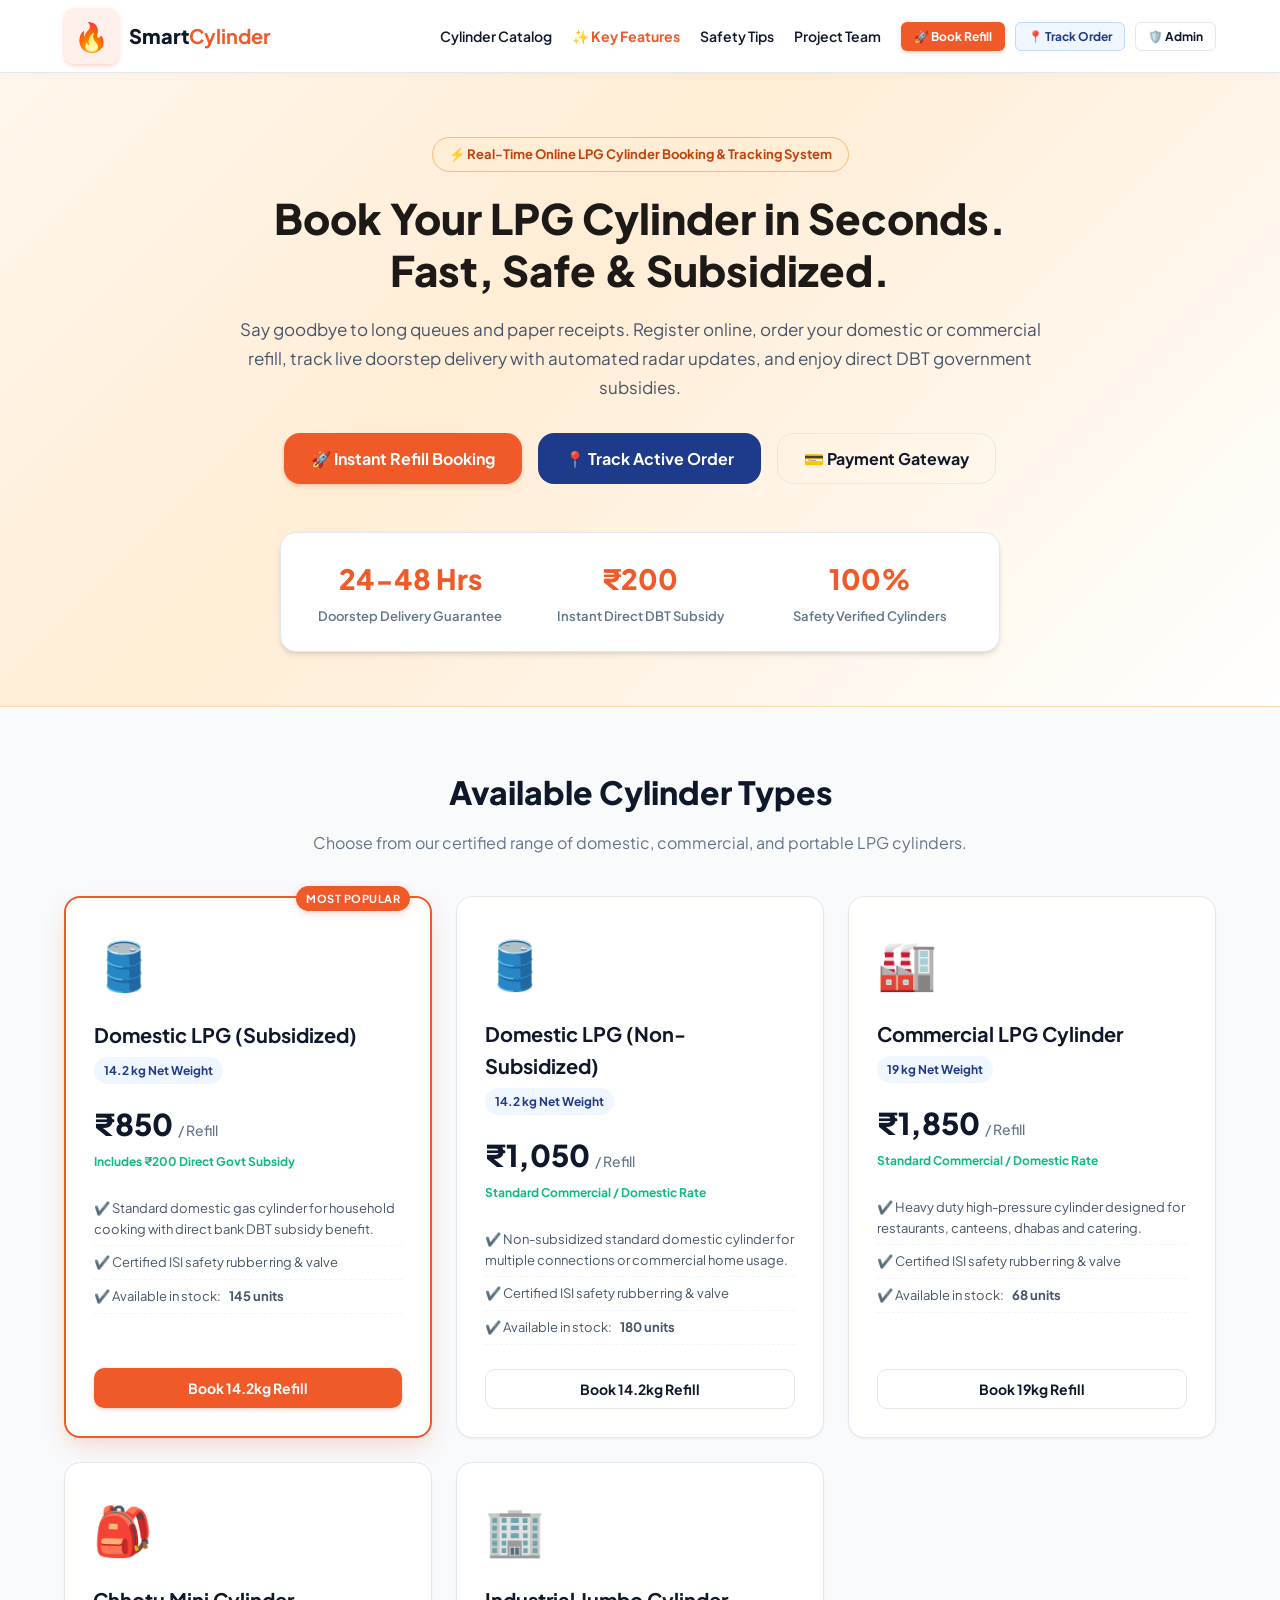
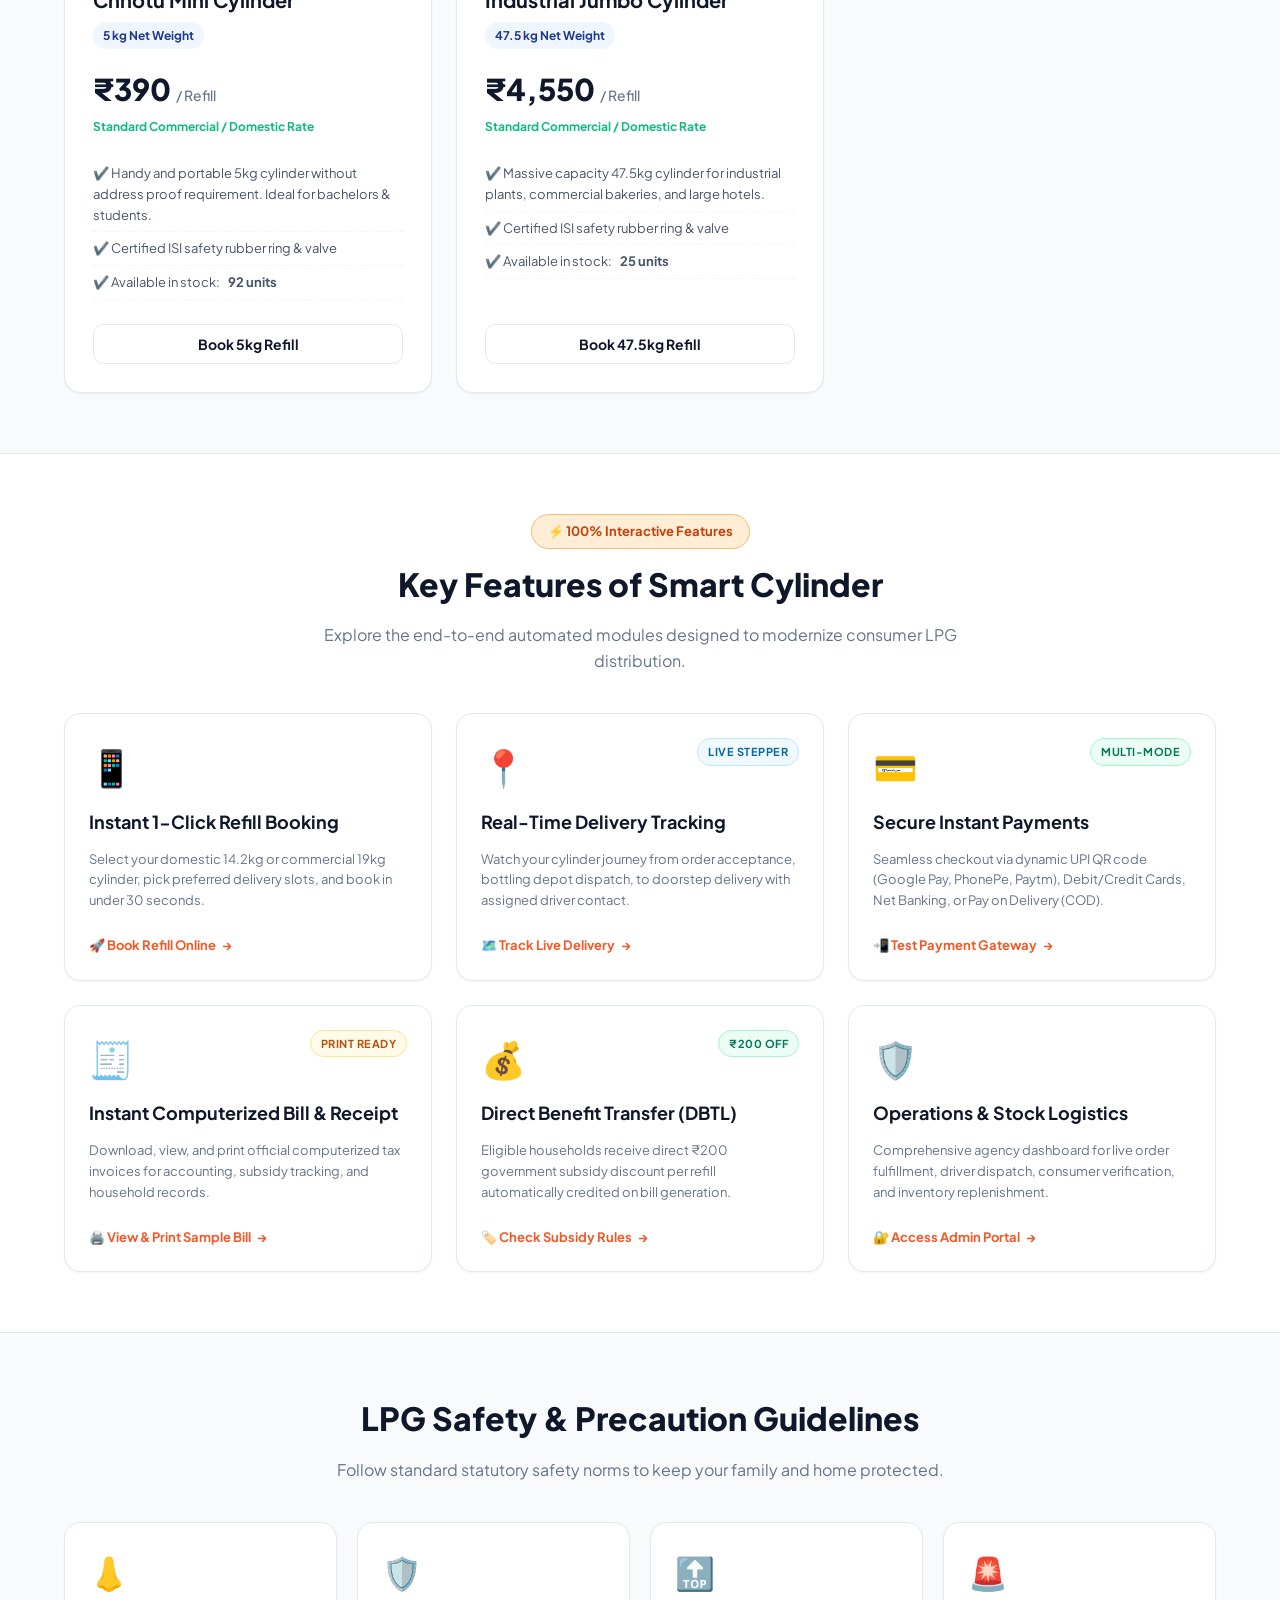
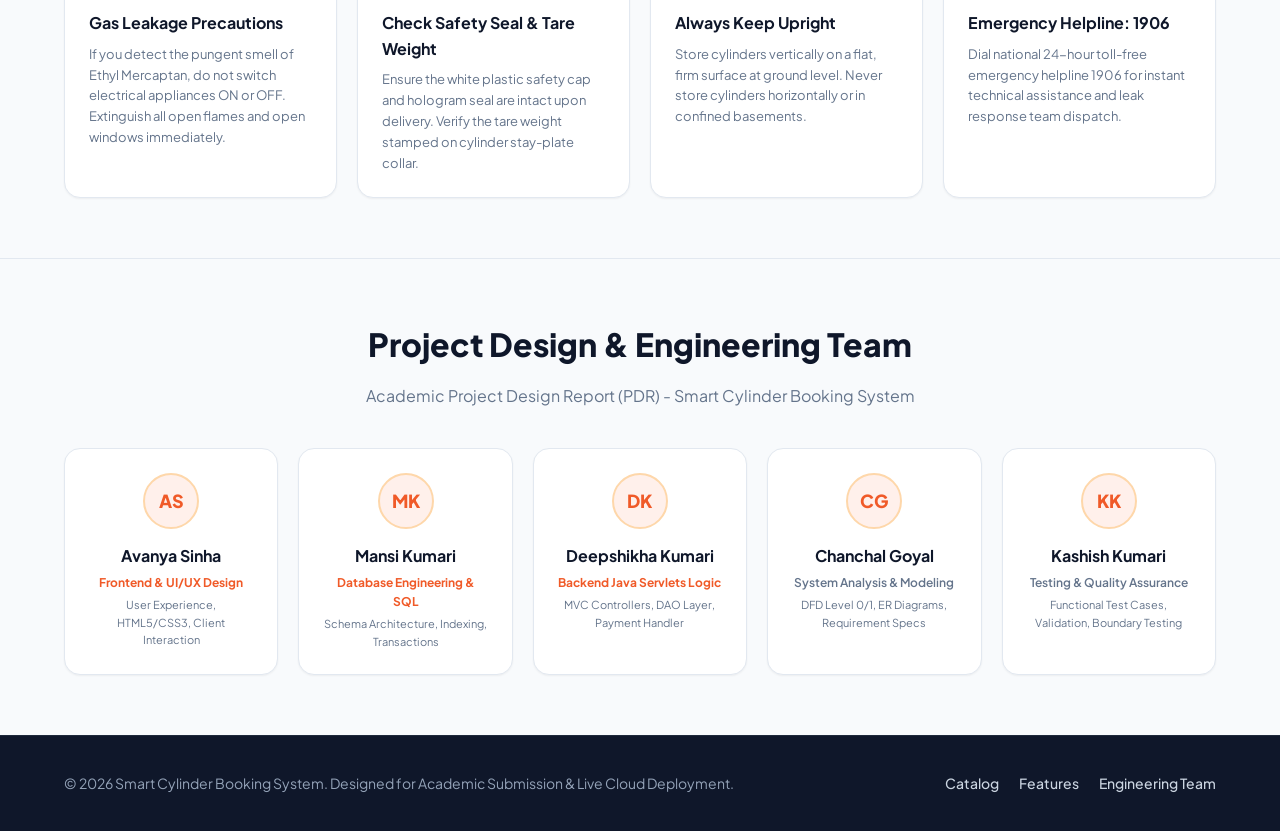
==== index.html @ 366b2e1e "Add files via upload" ====
<!DOCTYPE html>
<html lang="en">
<head>
  <meta charset="UTF-8">
  <meta name="viewport" content="width=device-width, initial-scale=1.0">
  <title>Smart Cylinder Booking System | Online LPG Gas Booking & Tracking</title>
  <link rel="preconnect" href="https://fonts.googleapis.com">
  <link rel="preconnect" href="https://fonts.gstatic.com" crossorigin>
  <link href="https://fonts.googleapis.com/css2?family=Plus+Jakarta+Sans:wght@400;500;600;700;800&display=swap" rel="stylesheet">
  
  <style>
    /* ==========================================================================
       SMART CYLINDER BOOKING SYSTEM - SELF-CONTAINED MASTER DESIGN SYSTEM
       Frontend & UI/UX Design Lead: Avanya Sinha
       Database Engineering & SQL: Mansi Kumari
       Backend Java Processing: Deepshikha Kumari
       System Analysis: Chanchal Goyal | Testing & QA: Kashish Kumari
       ========================================================================== */
    :root {
      --primary: #f05a28;
      --primary-hover: #d94918;
      --primary-light: #fff0eb;
      --primary-glow: rgba(240, 90, 40, 0.25);
      
      --secondary: #1e3a8a;
      --secondary-hover: #172554;
      --secondary-light: #eff6ff;

      --success: #10b981;
      --success-light: #ecfdf5;
      --warning: #f59e0b;
      --warning-light: #fffbeb;
      --danger: #ef4444;
      --danger-light: #fef2f2;
      --info: #0ea5e9;
      --info-light: #f0f9ff;

      --bg-main: #f8fafc;
      --bg-card: #ffffff;
      --text-dark: #0f172a;
      --text-muted: #64748b;
      --border-color: #e2e8f0;
      
      --shadow-sm: 0 1px 2px 0 rgb(0 0 0 / 0.05);
      --shadow-md: 0 4px 6px -1px rgb(0 0 0 / 0.1), 0 2px 4px -2px rgb(0 0 0 / 0.1);
      --shadow-lg: 0 10px 15px -3px rgb(0 0 0 / 0.1), 0 4px 6px -4px rgb(0 0 0 / 0.1);
      --shadow-xl: 0 20px 25px -5px rgb(0 0 0 / 0.1), 0 8px 10px -6px rgb(0 0 0 / 0.1);

      --radius-sm: 6px;
      --radius-md: 10px;
      --radius-lg: 16px;
      --radius-full: 9999px;
      --font-family: 'Plus Jakarta Sans', -apple-system, BlinkMacSystemFont, 'Segoe UI', Roboto, sans-serif;
    }

    * {
      box-sizing: border-box;
      margin: 0;
      padding: 0;
    }

    html {
      scroll-behavior: smooth;
    }

    section[id] {
      scroll-margin-top: 80px;
    }

    body {
      font-family: var(--font-family);
      background-color: var(--bg-main);
      color: var(--text-dark);
      line-height: 1.6;
      min-height: 100vh;
      display: flex;
      flex-direction: column;
    }

    /* Container */
    .container {
      width: 100%;
      max-width: 1200px;
      margin: 0 auto;
      padding: 0 24px;
    }

    /* Navigation Bar */
    .navbar {
      background: #ffffff;
      border-bottom: 1px solid var(--border-color);
      position: sticky;
      top: 0;
      z-index: 1000;
      box-shadow: 0 2px 8px rgba(0,0,0,0.03);
    }

    .nav-container {
      display: flex;
      justify-content: space-between;
      align-items: center;
      height: 72px;
      max-width: 1200px;
      margin: 0 auto;
      padding: 0 24px;
    }

    .brand-logo {
      display: flex;
      align-items: center;
      gap: 10px;
      text-decoration: none;
      color: var(--text-dark);
      font-size: 20px;
      font-weight: 800;
    }

    .brand-logo span.logo-icon {
      font-size: 28px;
      background: var(--primary-light);
      padding: 6px 10px;
      border-radius: var(--radius-md);
      box-shadow: 0 2px 4px var(--primary-glow);
    }

    .brand-logo strong {
      color: var(--primary);
    }

    .nav-links {
      display: flex;
      align-items: center;
      gap: 20px;
    }

    .nav-links a {
      text-decoration: none;
      color: var(--text-dark);
      font-weight: 600;
      font-size: 14px;
      transition: color 0.2s;
    }

    .nav-links a:hover {
      color: var(--primary);
    }

    /* Buttons */
    .btn {
      display: inline-flex;
      align-items: center;
      justify-content: center;
      gap: 8px;
      padding: 10px 18px;
      border-radius: var(--radius-md);
      font-size: 14px;
      font-weight: 700;
      text-decoration: none;
      cursor: pointer;
      border: 1px solid transparent;
      transition: all 0.2s ease;
      font-family: inherit;
    }

    .btn-primary {
      background: var(--primary);
      color: #ffffff;
      box-shadow: 0 2px 4px var(--primary-glow);
    }

    .btn-primary:hover {
      background: var(--primary-hover);
      box-shadow: 0 4px 12px var(--primary-glow);
      transform: translateY(-1px);
    }

    .btn-outline {
      background: transparent;
      border-color: var(--border-color);
      color: var(--text-dark);
    }

    .btn-outline:hover {
      background: #f1f5f9;
      border-color: #cbd5e1;
    }

    .btn-secondary {
      background: var(--secondary);
      color: #ffffff;
    }

    .btn-secondary:hover {
      background: var(--secondary-hover);
    }

    .btn-secondary-subtle {
      background: var(--secondary-light);
      color: var(--secondary);
      border-color: #bfdbfe;
    }

    .btn-secondary-subtle:hover {
      background: #dbeafe;
    }

    .btn-lg {
      padding: 14px 26px;
      font-size: 16px;
      border-radius: var(--radius-lg);
    }

    .btn-block {
      width: 100%;
    }

    .btn-sm {
      padding: 6px 12px;
      font-size: 12px;
      border-radius: var(--radius-sm);
    }

    /* Hero Section */
    .hero-section {
      background: linear-gradient(135deg, #fff7ed 0%, #ffedd5 40%, #ffffff 100%);
      padding: 64px 0 54px;
      border-bottom: 1px solid #fed7aa;
      position: relative;
    }

    .hero-content {
      max-width: 860px;
      margin: 0 auto;
      text-align: center;
      padding: 0 24px;
    }

    .hero-badge {
      display: inline-flex;
      align-items: center;
      gap: 6px;
      background: #ffedd5;
      color: #c2410c;
      padding: 6px 16px;
      border-radius: var(--radius-full);
      font-size: 13px;
      font-weight: 700;
      border: 1px solid #fdba74;
      margin-bottom: 20px;
    }

    .hero-title {
      font-size: 42px;
      font-weight: 800;
      color: #1c1917;
      line-height: 1.25;
      margin-bottom: 18px;
    }

    .hero-subtitle {
      font-size: 17px;
      color: #475569;
      margin-bottom: 32px;
      line-height: 1.7;
    }

    .hero-cta {
      display: flex;
      justify-content: center;
      gap: 16px;
      flex-wrap: wrap;
      margin-bottom: 48px;
    }

    .hero-stats {
      display: grid;
      grid-template-columns: repeat(3, 1fr);
      gap: 20px;
      background: #ffffff;
      padding: 24px;
      border-radius: var(--radius-lg);
      box-shadow: var(--shadow-md);
      border: 1px solid var(--border-color);
      max-width: 720px;
      margin: 0 auto;
    }

    .stat-item h3 {
      font-size: 28px;
      color: var(--primary);
      font-weight: 800;
    }

    .stat-item p {
      font-size: 13px;
      color: var(--text-muted);
      margin-top: 4px;
      font-weight: 600;
    }

    /* Section Styles */
    section {
      padding: 60px 0;
    }

    .section-header {
      text-align: center;
      max-width: 680px;
      margin: 0 auto 40px;
    }

    .section-header h2 {
      font-size: 32px;
      color: #0f172a;
      font-weight: 800;
      margin-bottom: 12px;
    }

    .section-header p {
      font-size: 16px;
      color: var(--text-muted);
    }

    /* Catalog Cards Grid */
    .cards-grid {
      display: grid;
      grid-template-columns: repeat(auto-fit, minmax(280px, 1fr));
      gap: 24px;
    }

    .cylinder-card {
      background: var(--bg-card);
      border: 1px solid var(--border-color);
      border-radius: var(--radius-lg);
      padding: 28px;
      display: flex;
      flex-direction: column;
      position: relative;
      transition: all 0.3s ease;
      box-shadow: var(--shadow-sm);
    }

    .cylinder-card:hover {
      transform: translateY(-5px);
      box-shadow: var(--shadow-xl);
      border-color: #fdba74;
    }

    .cylinder-card.featured {
      border: 2px solid var(--primary);
      box-shadow: 0 10px 25px -5px var(--primary-glow);
    }

    .cylinder-icon {
      font-size: 48px;
      margin-bottom: 16px;
      display: inline-block;
    }

    .cylinder-card h3 {
      font-size: 20px;
      color: var(--text-dark);
      margin-bottom: 6px;
    }

    .weight-tag {
      display: inline-block;
      font-size: 12px;
      font-weight: 700;
      color: var(--secondary);
      background: var(--secondary-light);
      padding: 4px 10px;
      border-radius: var(--radius-full);
      margin-bottom: 16px;
      align-self: flex-start;
    }

    .price {
      font-size: 30px;
      font-weight: 800;
      color: #0f172a;
      margin-bottom: 4px;
    }

    .price span {
      font-size: 14px;
      color: var(--text-muted);
      font-weight: 500;
    }

    .subsidy-note {
      font-size: 12px;
      font-weight: 700;
      color: var(--success);
      margin-bottom: 20px;
      min-height: 20px;
    }

    .features-list {
      list-style: none;
      margin-bottom: 24px;
      flex-grow: 1;
    }

    .features-list li {
      font-size: 13px;
      color: #475569;
      padding: 6px 0;
      display: flex;
      align-items: center;
      gap: 8px;
      border-bottom: 1px dashed #f1f5f9;
    }

    .badge {
      display: inline-block;
      padding: 4px 10px;
      border-radius: var(--radius-full);
      font-size: 11px;
      font-weight: 700;
      text-transform: uppercase;
      letter-spacing: 0.5px;
    }

    .badge-popular {
      position: absolute;
      top: -12px;
      right: 20px;
      background: var(--primary);
      color: #ffffff;
      box-shadow: 0 2px 8px var(--primary-glow);
    }

    .badge-confirmed {
      background: var(--info-light);
      color: #0369a1;
      border: 1px solid #bae6fd;
    }

    .badge-delivered {
      background: var(--success-light);
      color: #047857;
      border: 1px solid #a7f3d0;
    }

    .badge-dispatched {
      background: var(--warning-light);
      color: #b45309;
      border: 1px solid #fde68a;
    }

    /* Key Features Section */
    .features-section {
      background: #ffffff;
      border-top: 1px solid var(--border-color);
      border-bottom: 1px solid var(--border-color);
    }

    .features-grid {
      display: grid;
      grid-template-columns: repeat(auto-fit, minmax(320px, 1fr));
      gap: 24px;
    }

    .feature-card-clickable {
      background: #ffffff;
      border: 1px solid var(--border-color);
      border-radius: var(--radius-lg);
      padding: 24px;
      text-decoration: none;
      color: inherit;
      display: flex;
      flex-direction: column;
      gap: 12px;
      transition: all 0.25s ease;
      cursor: pointer;
      box-shadow: var(--shadow-sm);
    }

    .feature-card-clickable:hover {
      border-color: var(--primary);
      transform: translateY(-4px);
      box-shadow: 0 10px 20px -3px var(--primary-glow);
    }

    .feature-card-clickable h4 {
      font-size: 18px;
      color: #0f172a;
      font-weight: 700;
    }

    .feature-card-clickable p {
      font-size: 13px;
      color: var(--text-muted);
      line-height: 1.6;
    }

    .feature-action-btn {
      margin-top: auto;
      padding-top: 12px;
      font-size: 13px;
      font-weight: 700;
      color: var(--primary);
      display: flex;
      align-items: center;
      gap: 6px;
    }

    /* Safety Grid */
    .safety-grid {
      display: grid;
      grid-template-columns: repeat(auto-fit, minmax(260px, 1fr));
      gap: 20px;
    }

    .safety-card {
      background: #ffffff;
      border: 1px solid var(--border-color);
      padding: 24px;
      border-radius: var(--radius-lg);
      box-shadow: var(--shadow-sm);
    }

    .safety-icon {
      font-size: 32px;
      margin-bottom: 12px;
      display: inline-block;
    }

    .safety-card h4 {
      font-size: 16px;
      margin-bottom: 8px;
    }

    .safety-card p {
      font-size: 13px;
      color: var(--text-muted);
    }

    /* Project Team */
    .team-section {
      background: #f8fafc;
      border-top: 1px solid var(--border-color);
    }

    .team-grid {
      display: grid;
      grid-template-columns: repeat(auto-fit, minmax(200px, 1fr));
      gap: 20px;
    }

    .team-card {
      background: #ffffff;
      border: 1px solid var(--border-color);
      border-radius: var(--radius-lg);
      padding: 24px;
      text-align: center;
      box-shadow: var(--shadow-sm);
      transition: all 0.2s ease;
    }

    .team-card:hover {
      transform: translateY(-3px);
      box-shadow: var(--shadow-md);
      border-color: #cbd5e1;
    }

    .avatar {
      width: 56px;
      height: 56px;
      background: var(--primary-light);
      color: var(--primary);
      font-weight: 800;
      font-size: 18px;
      display: flex;
      align-items: center;
      justify-content: center;
      border-radius: 50%;
      margin: 0 auto 14px;
      border: 2px solid #fed7aa;
    }

    .team-card h4 {
      font-size: 16px;
      margin-bottom: 4px;
    }

    .team-card span {
      font-size: 12px;
      color: var(--text-muted);
      display: block;
    }

    /* Footer */
    .footer {
      background: #0f172a;
      color: #94a3b8;
      padding: 36px 0;
      margin-top: auto;
      border-top: 1px solid #1e293b;
    }

    .footer-content {
      display: flex;
      justify-content: space-between;
      align-items: center;
      flex-wrap: wrap;
      gap: 16px;
      font-size: 14px;
    }

    .footer-links {
      display: flex;
      gap: 20px;
    }

    .footer-links a {
      color: #cbd5e1;
      text-decoration: none;
      font-weight: 500;
    }

    .footer-links a:hover {
      color: var(--primary);
    }

    /* Modals Overlay */
    .modal-overlay {
      position: fixed;
      top: 0;
      left: 0;
      width: 100%;
      height: 100%;
      background: rgba(15, 23, 42, 0.65);
      backdrop-filter: blur(4px);
      z-index: 2000;
      display: none;
      align-items: center;
      justify-content: center;
      padding: 20px;
    }

    .modal-overlay.active {
      display: flex;
    }

    .modal-card {
      background: #ffffff;
      border-radius: var(--radius-lg);
      padding: 28px;
      width: 100%;
      max-width: 560px;
      box-shadow: var(--shadow-xl);
      max-height: 90vh;
      overflow-y: auto;
      position: relative;
      animation: modalSlide 0.25s ease-out;
    }

    @keyframes modalSlide {
      from { transform: translateY(20px); opacity: 0; }
      to { transform: translateY(0); opacity: 1; }
    }

    .close-modal-btn {
      position: absolute;
      top: 20px;
      right: 20px;
      background: #f1f5f9;
      border: none;
      width: 32px;
      height: 32px;
      border-radius: 50%;
      display: flex;
      align-items: center;
      justify-content: center;
      font-size: 16px;
      cursor: pointer;
      color: #64748b;
    }

    .close-modal-btn:hover {
      background: #e2e8f0;
      color: #0f172a;
    }

    /* Form Styles */
    .form-group {
      margin-bottom: 16px;
    }

    .form-group label {
      display: block;
      font-size: 13px;
      font-weight: 600;
      margin-bottom: 6px;
      color: #334155;
    }

    .form-control {
      width: 100%;
      padding: 10px 14px;
      border: 1px solid var(--border-color);
      border-radius: var(--radius-md);
      font-size: 14px;
      font-family: inherit;
      outline: none;
      transition: border-color 0.2s;
    }

    .form-control:focus {
      border-color: var(--primary);
      box-shadow: 0 0 0 3px var(--primary-glow);
    }

    /* Toast */
    #toast-container {
      position: fixed;
      bottom: 24px;
      right: 24px;
      z-index: 3000;
      display: flex;
      flex-direction: column;
      gap: 10px;
    }

    .toast {
      background: #0f172a;
      color: #ffffff;
      padding: 12px 18px;
      border-radius: var(--radius-md);
      box-shadow: var(--shadow-lg);
      font-size: 13px;
      font-weight: 600;
      display: flex;
      align-items: center;
      gap: 10px;
      animation: toastIn 0.3s ease;
      min-width: 260px;
    }

    @keyframes toastIn {
      from { transform: translateX(100%); opacity: 0; }
      to { transform: translateX(0); opacity: 1; }
    }

    /* Order Tracking Stepper */
    .stepper {
      display: flex;
      flex-direction: column;
      gap: 16px;
      margin: 20px 0;
      position: relative;
    }

    .step-item {
      display: flex;
      align-items: flex-start;
      gap: 14px;
      position: relative;
    }

    .step-icon {
      width: 36px;
      height: 36px;
      border-radius: 50%;
      background: #f1f5f9;
      color: #64748b;
      display: flex;
      align-items: center;
      justify-content: center;
      font-size: 14px;
      font-weight: 700;
      flex-shrink: 0;
      border: 2px solid #e2e8f0;
      z-index: 2;
    }

    .step-item.active .step-icon {
      background: var(--primary);
      color: #ffffff;
      border-color: var(--primary);
      box-shadow: 0 0 0 4px var(--primary-glow);
    }

    .step-item.completed .step-icon {
      background: var(--success);
      color: #ffffff;
      border-color: var(--success);
    }

    .step-info h5 {
      font-size: 14px;
      color: #0f172a;
      margin-bottom: 2px;
    }

    .step-info p {
      font-size: 12px;
      color: var(--text-muted);
    }

    /* Print styles for Invoice */
    @media print {
      body * {
        visibility: hidden;
      }
      #invoice-modal, #invoice-modal * {
        visibility: visible;
      }
      #invoice-modal {
        position: absolute;
        left: 0;
        top: 0;
        width: 100%;
        background: white;
      }
      .modal-card {
        box-shadow: none;
        border: none;
        max-width: 100%;
        padding: 0;
      }
      .no-print {
        display: none !important;
      }
    }

    /* Responsive adjustments */
    @media (max-width: 768px) {
      .nav-links {
        display: none;
      }
      .hero-title {
        font-size: 28px;
      }
      .hero-stats {
        grid-template-columns: 1fr;
        gap: 16px;
      }
      .footer-content {
        flex-direction: column;
        text-align: center;
      }
    }
  </style>
</head>
<body>

  <!-- Navigation Bar -->
  <header class="navbar">
    <div class="nav-container">
      <a href="#" class="brand-logo" onclick="window.scrollTo({top: 0, behavior: 'smooth'}); return false;">
        <span class="logo-icon">🔥</span>
        <span class="logo-text">Smart<strong>Cylinder</strong></span>
      </a>
      <nav class="nav-links">
        <a href="#services" onclick="scrollToSection(event, 'services')">Cylinder Catalog</a>
        <a href="#features" onclick="scrollToSection(event, 'features')" style="color: var(--primary); font-weight: 700;">✨ Key Features</a>
        <a href="#safety" onclick="scrollToSection(event, 'safety')">Safety Tips</a>
        <a href="#team" onclick="scrollToSection(event, 'team')">Project Team</a>
        <div id="auth-buttons" style="display: flex; gap: 10px; align-items: center;">
          <button onclick="openBookingModal(1)" class="btn btn-primary btn-sm">🚀 Book Refill</button>
          <button onclick="openTrackingModal('BK-2026-9042')" class="btn btn-secondary-subtle btn-sm">📍 Track Order</button>
          <button onclick="openAdminModal()" class="btn btn-outline btn-sm">🛡️ Admin</button>
        </div>
      </nav>
    </div>
  </header>

  <!-- Hero Section -->
  <section class="hero-section">
    <div class="hero-content">
      <div class="hero-badge">⚡ Real-Time Online LPG Cylinder Booking & Tracking System</div>
      <h1 class="hero-title">Book Your LPG Cylinder in Seconds. Fast, Safe & Subsidized.</h1>
      <p class="hero-subtitle">
        Say goodbye to long queues and paper receipts. Register online, order your domestic or commercial refill, track live doorstep delivery with automated radar updates, and enjoy direct DBT government subsidies.
      </p>
      <div class="hero-cta">
        <button onclick="openBookingModal(1)" class="btn btn-primary btn-lg">🚀 Instant Refill Booking</button>
        <button onclick="openTrackingModal('BK-2026-9042')" class="btn btn-secondary btn-lg">📍 Track Active Order</button>
        <button onclick="openPaymentDemoModal()" class="btn btn-outline btn-lg">💳 Payment Gateway</button>
      </div>
      <div class="hero-stats">
        <div class="stat-item">
          <h3>24-48 Hrs</h3>
          <p>Doorstep Delivery Guarantee</p>
        </div>
        <div class="stat-item">
          <h3>₹200</h3>
          <p>Instant Direct DBT Subsidy</p>
        </div>
        <div class="stat-item">
          <h3>100%</h3>
          <p>Safety Verified Cylinders</p>
        </div>
      </div>
    </div>
  </section>

  <!-- Cylinders Catalog Section -->
  <section id="services">
    <div class="container">
      <div class="section-header">
        <h2>Available Cylinder Types</h2>
        <p>Choose from our certified range of domestic, commercial, and portable LPG cylinders.</p>
      </div>
      <div class="cards-grid" id="cylinder-catalog-grid">
        <!-- Rendered by embedded JavaScript -->
      </div>
    </div>
  </section>

  <!-- Key Features Section (Interactive & Clickable) -->
  <section id="features" class="features-section">
    <div class="container">
      <div class="section-header">
        <span class="hero-badge" style="margin-bottom: 10px;">⚡ 100% Interactive Features</span>
        <h2>Key Features of Smart Cylinder</h2>
        <p>Explore the end-to-end automated modules designed to modernize consumer LPG distribution.</p>
      </div>
      <div class="features-grid">
        
        <!-- Feature 1: Instant Booking -->
        <div class="feature-card-clickable" onclick="openBookingModal(1)" title="Click to Book a Refill">
          <div style="display: flex; justify-content: space-between; align-items: flex-start;">
            <span style="font-size: 36px;">📱</span>
            <span class="badge badge-popular">Live Refill</span>
          </div>
          <h4>Instant 1-Click Refill Booking</h4>
          <p>Select your domestic 14.2kg or commercial 19kg cylinder, pick preferred delivery slots, and book in under 30 seconds.</p>
          <div class="feature-action-btn">
            <span>🚀 Book Refill Online</span> →
          </div>
        </div>

        <!-- Feature 2: Live Tracking -->
        <div class="feature-card-clickable" onclick="openTrackingModal('BK-2026-9042')" title="Click to View Live Radar Map">
          <div style="display: flex; justify-content: space-between; align-items: flex-start;">
            <span style="font-size: 36px;">📍</span>
            <span class="badge badge-confirmed">Live Stepper</span>
          </div>
          <h4>Real-Time Delivery Tracking</h4>
          <p>Watch your cylinder journey from order acceptance, bottling depot dispatch, to doorstep delivery with assigned driver contact.</p>
          <div class="feature-action-btn">
            <span>🗺️ Track Live Delivery</span> →
          </div>
        </div>

        <!-- Feature 3: Payment Gateway -->
        <div class="feature-card-clickable" onclick="openPaymentDemoModal()" title="Click to Test Payment Gateway">
          <div style="display: flex; justify-content: space-between; align-items: flex-start;">
            <span style="font-size: 36px;">💳</span>
            <span class="badge badge-delivered">Multi-Mode</span>
          </div>
          <h4>Secure Instant Payments</h4>
          <p>Seamless checkout via dynamic UPI QR code (Google Pay, PhonePe, Paytm), Debit/Credit Cards, Net Banking, or Pay on Delivery (COD).</p>
          <div class="feature-action-btn">
            <span>📲 Test Payment Gateway</span> →
          </div>
        </div>

        <!-- Feature 4: GST Invoices -->
        <div class="feature-card-clickable" onclick="openInvoiceModal('BK-2026-9041')" title="Click to View & Print Tax Bill">
          <div style="display: flex; justify-content: space-between; align-items: flex-start;">
            <span style="font-size: 36px;">🧾</span>
            <span class="badge badge-dispatched">Print Ready</span>
          </div>
          <h4>Instant Computerized Bill & Receipt</h4>
          <p>Download, view, and print official computerized tax invoices for accounting, subsidy tracking, and household records.</p>
          <div class="feature-action-btn">
            <span>🖨️ View & Print Sample Bill</span> →
          </div>
        </div>

        <!-- Feature 5: DBTL Subsidy -->
        <div class="feature-card-clickable" onclick="openSubsidyModal()" title="Click to Check Subsidy Benefit">
          <div style="display: flex; justify-content: space-between; align-items: flex-start;">
            <span style="font-size: 36px;">💰</span>
            <span class="badge badge-delivered">₹200 Off</span>
          </div>
          <h4>Direct Benefit Transfer (DBTL)</h4>
          <p>Eligible households receive direct ₹200 government subsidy discount per refill automatically credited on bill generation.</p>
          <div class="feature-action-btn">
            <span>🏷️ Check Subsidy Rules</span> →
          </div>
        </div>

        <!-- Feature 6: Admin Operations -->
        <div class="feature-card-clickable" onclick="openAdminModal()" title="Click to Open Admin Portal">
          <div style="display: flex; justify-content: space-between; align-items: flex-start;">
            <span style="font-size: 36px;">🛡️</span>
            <span class="badge badge-popular">Admin Panel</span>
          </div>
          <h4>Operations & Stock Logistics</h4>
          <p>Comprehensive agency dashboard for live order fulfillment, driver dispatch, consumer verification, and inventory replenishment.</p>
          <div class="feature-action-btn">
            <span>🔐 Access Admin Portal</span> →
          </div>
        </div>

      </div>
    </div>
  </section>

  <!-- Safety Tips Section -->
  <section id="safety">
    <div class="container">
      <div class="section-header">
        <h2>LPG Safety & Precaution Guidelines</h2>
        <p>Follow standard statutory safety norms to keep your family and home protected.</p>
      </div>
      <div class="safety-grid">
        <div class="safety-card">
          <span class="safety-icon">👃</span>
          <h4>Gas Leakage Precautions</h4>
          <p>If you detect the pungent smell of Ethyl Mercaptan, do not switch electrical appliances ON or OFF. Extinguish all open flames and open windows immediately.</p>
        </div>
        <div class="safety-card">
          <span class="safety-icon">🛡️</span>
          <h4>Check Safety Seal & Tare Weight</h4>
          <p>Ensure the white plastic safety cap and hologram seal are intact upon delivery. Verify the tare weight stamped on cylinder stay-plate collar.</p>
        </div>
        <div class="safety-card">
          <span class="safety-icon">🔝</span>
          <h4>Always Keep Upright</h4>
          <p>Store cylinders vertically on a flat, firm surface at ground level. Never store cylinders horizontally or in confined basements.</p>
        </div>
        <div class="safety-card">
          <span class="safety-icon">🚨</span>
          <h4>Emergency Helpline: 1906</h4>
          <p>Dial national 24-hour toll-free emergency helpline 1906 for instant technical assistance and leak response team dispatch.</p>
        </div>
      </div>
    </div>
  </section>

  <!-- Project Team Section -->
  <section id="team" class="team-section">
    <div class="container">
      <div class="section-header">
        <h2>Project Design & Engineering Team</h2>
        <p>Academic Project Design Report (PDR) - Smart Cylinder Booking System</p>
      </div>
      <div class="team-grid">
        <div class="team-card">
          <div class="avatar">AS</div>
          <h4>Avanya Sinha</h4>
          <span style="color: var(--primary); font-weight: 700;">Frontend & UI/UX Design</span>
          <span style="font-size: 11px; margin-top: 4px;">User Experience, HTML5/CSS3, Client Interaction</span>
        </div>
        <div class="team-card">
          <div class="avatar">MK</div>
          <h4>Mansi Kumari</h4>
          <span style="color: var(--primary); font-weight: 700;">Database Engineering & SQL</span>
          <span style="font-size: 11px; margin-top: 4px;">Schema Architecture, Indexing, Transactions</span>
        </div>
        <div class="team-card">
          <div class="avatar">DK</div>
          <h4>Deepshikha Kumari</h4>
          <span style="color: var(--primary); font-weight: 700;">Backend Java Servlets Logic</span>
          <span style="font-size: 11px; margin-top: 4px;">MVC Controllers, DAO Layer, Payment Handler</span>
        </div>
        <div class="team-card">
          <div class="avatar">CG</div>
          <h4>Chanchal Goyal</h4>
          <span style="font-weight: 600;">System Analysis & Modeling</span>
          <span style="font-size: 11px; margin-top: 4px;">DFD Level 0/1, ER Diagrams, Requirement Specs</span>
        </div>
        <div class="team-card">
          <div class="avatar">KK</div>
          <h4>Kashish Kumari</h4>
          <span style="font-weight: 600;">Testing & Quality Assurance</span>
          <span style="font-size: 11px; margin-top: 4px;">Functional Test Cases, Validation, Boundary Testing</span>
        </div>
      </div>
    </div>
  </section>

  <!-- Footer -->
  <footer class="footer">
    <div class="container footer-content">
      <p>&copy; 2026 Smart Cylinder Booking System. Designed for Academic Submission & Live Cloud Deployment.</p>
      <div class="footer-links">
        <a href="#services" onclick="scrollToSection(event, 'services')">Catalog</a>
        <a href="#features" onclick="scrollToSection(event, 'features')">Features</a>
        <a href="#team" onclick="scrollToSection(event, 'team')">Engineering Team</a>
      </div>
    </div>
  </footer>

  <!-- =========================================================================
       INTERACTIVE MODALS
       ========================================================================= -->

  <!-- Modal 1: Instant Refill Booking -->
  <div id="booking-modal" class="modal-overlay">
    <div class="modal-card">
      <button class="close-modal-btn" onclick="closeModal('booking-modal')">✕</button>
      <div style="display: flex; align-items: center; gap: 10px; margin-bottom: 16px;">
        <span style="font-size: 26px;">🚀</span>
        <h3 style="font-size: 20px;">Book Refill Cylinder</h3>
      </div>
      <p style="font-size: 13px; color: var(--text-muted); margin-bottom: 20px;">
        Fast doorstep LPG delivery with computerized tax receipt and automatic DBTL government subsidy calculation.
      </p>
      
      <form id="refill-form" onsubmit="handleRefillSubmit(event)">
        <div class="form-group">
          <label>Select Cylinder Type *</label>
          <select id="modal-cylinder-select" class="form-control" onchange="updateBookingPrice()">
            <!-- Populated via JS -->
          </select>
        </div>

        <div class="form-group">
          <label>Consumer LPG Number / ID *</label>
          <input type="text" id="modal-consumer-no" class="form-control" value="LPG-10029384" required>
        </div>

        <div class="form-group">
          <label>Delivery Address *</label>
          <input type="text" id="modal-address" class="form-control" value="House #42, Sector 14, Near City Park" required>
        </div>

        <div class="form-group">
          <label>Preferred Delivery Slot *</label>
          <select id="modal-slot" class="form-control">
            <option>Morning (08:00 AM - 12:00 PM)</option>
            <option selected>Afternoon (12:00 PM - 04:00 PM)</option>
            <option>Evening (04:00 PM - 08:00 PM)</option>
          </select>
        </div>

        <div style="background: #f8fafc; border: 1px solid var(--border-color); padding: 14px; border-radius: var(--radius-md); margin-bottom: 20px;">
          <div style="display: flex; justify-content: space-between; margin-bottom: 6px; font-size: 13px;">
            <span>Standard Cylinder Price:</span>
            <strong id="price-subtotal">₹1,050.00</strong>
          </div>
          <div style="display: flex; justify-content: space-between; margin-bottom: 6px; font-size: 13px; color: var(--success);">
            <span>Direct Govt DBT Subsidy:</span>
            <strong id="price-subsidy">-₹200.00</strong>
          </div>
          <div style="display: flex; justify-content: space-between; font-size: 15px; font-weight: 800; border-top: 1px dashed #cbd5e1; padding-top: 8px;">
            <span>Total Payable:</span>
            <strong id="price-total" style="color: var(--primary);">₹850.00</strong>
          </div>
        </div>

        <div style="display: flex; justify-content: flex-end; gap: 10px;">
          <button type="button" class="btn btn-outline" onclick="closeModal('booking-modal')">Cancel</button>
          <button type="submit" class="btn btn-primary">Confirm & Book Now →</button>
        </div>
      </form>
    </div>
  </div>

  <!-- Modal 2: Live Order Radar Tracking -->
  <div id="tracking-modal" class="modal-overlay">
    <div class="modal-card">
      <button class="close-modal-btn" onclick="closeModal('tracking-modal')">✕</button>
      <div style="display: flex; align-items: center; justify-content: space-between; margin-bottom: 16px;">
        <div style="display: flex; align-items: center; gap: 10px;">
          <span style="font-size: 26px;">📍</span>
          <div>
            <h3 style="font-size: 18px;">Live Delivery Tracking</h3>
            <p style="font-size: 12px; color: var(--text-muted);">Order Ref: <strong id="track-order-ref">BK-2026-9042</strong></p>
          </div>
        </div>
        <span class="badge badge-dispatched" id="track-status-badge">OUT FOR DELIVERY</span>
      </div>

      <!-- Radar Animation Box -->
      <div style="background: linear-gradient(135deg, #1e293b, #0f172a); border-radius: var(--radius-md); padding: 18px; color: white; margin-bottom: 20px; position: relative; overflow: hidden;">
        <div style="display: flex; justify-content: space-between; align-items: center;">
          <div>
            <span style="font-size: 11px; text-transform: uppercase; color: #94a3b8; letter-spacing: 1px;">Live Radar Status</span>
            <h4 style="font-size: 16px; color: #38bdf8; margin-top: 2px;">Delivery Van En Route 🚚</h4>
            <p style="font-size: 12px; color: #cbd5e1; margin-top: 4px;">Assigned Driver: <strong>Ramesh Kumar (Van #DL-4C-8891)</strong></p>
            <p style="font-size: 12px; color: #cbd5e1;">Driver Phone: <strong>+91 98765-43210</strong></p>
          </div>
          <div style="text-align: right;">
            <span style="font-size: 11px; color: #94a3b8;">Est. Doorstep Arrival</span>
            <div style="font-size: 22px; font-weight: 800; color: #4ade80;">25 Mins</div>
          </div>
        </div>
      </div>

      <!-- Stepper -->
      <div class="stepper">
        <div class="step-item completed">
          <div class="step-icon">✓</div>
          <div class="step-info">
            <h5>1. Booking Confirmed & Verified</h5>
            <p>Order accepted by Bharat Gas Regional Bottling Plant.</p>
          </div>
        </div>
        <div class="step-item completed">
          <div class="step-icon">✓</div>
          <div class="step-info">
            <h5>2. Safety Inspection & Weight Check</h5>
            <p>Tare weight stamped 14.2kg verified with leak test pass.</p>
          </div>
        </div>
        <div class="step-item completed">
          <div class="step-info" style="margin-left: 50px;"></div>
        </div>
        <div class="step-item active">
          <div class="step-icon">🚚</div>
          <div class="step-info">
            <h5>3. Dispatched & Out for Doorstep Delivery</h5>
            <p>Cylinder loaded on truck #DL-4C-8891. Driver on delivery route.</p>
          </div>
        </div>
        <div class="step-item">
          <div class="step-icon">4</div>
          <div class="step-info">
            <h5>4. Doorstep Delivery & OTP Verification</h5>
            <p>Cash/UPI collection & physical seal handover.</p>
          </div>
        </div>
      </div>

      <div style="display: flex; justify-content: space-between; align-items: center; margin-top: 20px; border-top: 1px solid var(--border-color); padding-top: 14px;">
        <button class="btn btn-sm btn-outline" onclick="openInvoiceModal('BK-2026-9042')">🧾 View Bill</button>
        <button class="btn btn-sm btn-primary" onclick="closeModal('tracking-modal')">Close Tracker</button>
      </div>
    </div>
  </div>

  <!-- Modal 3: Payment Gateway Demo -->
  <div id="payment-modal" class="modal-overlay">
    <div class="modal-card" style="max-width: 500px;">
      <button class="close-modal-btn" onclick="closeModal('payment-modal')">✕</button>
      <div style="display: flex; align-items: center; gap: 8px; margin-bottom: 16px;">
        <span style="font-size: 26px;">💳</span>
        <h3 style="font-size: 18px;">Multi-Mode Payment Gateway</h3>
      </div>
      <p style="font-size: 13px; color: var(--text-muted); margin-bottom: 20px;">
        Choose your preferred instant payment method to settle refill booking <strong>BK-2026-9042</strong>:
      </p>

      <div style="display: flex; flex-direction: column; gap: 12px; margin-bottom: 24px;">
        <!-- UPI -->
        <div style="padding: 14px; background: #f8fafc; border: 1px solid #cbd5e1; border-radius: var(--radius-md); cursor: pointer;" onclick="simulatePaymentSuccess('UPI')">
          <div style="display: flex; justify-content: space-between; align-items: center;">
            <div style="display: flex; align-items: center; gap: 12px;">
              <span style="font-size: 24px;">📱</span>
              <div>
                <strong>UPI Dynamic QR / Apps</strong>
                <p style="font-size: 12px; color: var(--text-muted);">Google Pay, PhonePe, Paytm, BHIM</p>
              </div>
            </div>
            <button class="btn btn-sm btn-primary">Pay ₹850</button>
          </div>
        </div>

        <!-- Cards -->
        <div style="padding: 14px; background: #f8fafc; border: 1px solid #cbd5e1; border-radius: var(--radius-md); cursor: pointer;" onclick="simulatePaymentSuccess('Card')">
          <div style="display: flex; justify-content: space-between; align-items: center;">
            <div style="display: flex; align-items: center; gap: 12px;">
              <span style="font-size: 24px;">💳</span>
              <div>
                <strong>Debit & Credit Cards</strong>
                <p style="font-size: 12px; color: var(--text-muted);">Visa, MasterCard, RuPay (256-bit SSL)</p>
              </div>
            </div>
            <button class="btn btn-sm btn-outline">Pay ₹850</button>
          </div>
        </div>

        <!-- COD -->
        <div style="padding: 14px; background: #f8fafc; border: 1px solid #cbd5e1; border-radius: var(--radius-md); cursor: pointer;" onclick="simulatePaymentSuccess('COD')">
          <div style="display: flex; justify-content: space-between; align-items: center;">
            <div style="display: flex; align-items: center; gap: 12px;">
              <span style="font-size: 24px;">💵</span>
              <div>
                <strong>Pay on Delivery (COD)</strong>
                <p style="font-size: 12px; color: var(--text-muted);">Pay cash or scan driver's QR upon arrival</p>
              </div>
            </div>
            <button class="btn btn-sm btn-outline">Select COD</button>
          </div>
        </div>
      </div>

      <div style="display: flex; justify-content: flex-end;">
        <button class="btn btn-outline" onclick="closeModal('payment-modal')">Close</button>
      </div>
    </div>
  </div>

  <!-- Modal 4: Computerized GST Invoice -->
  <div id="invoice-modal" class="modal-overlay">
    <div class="modal-card" style="max-width: 600px;">
      <button class="close-modal-btn no-print" onclick="closeModal('invoice-modal')">✕</button>
      
      <div style="border-bottom: 2px solid var(--primary); padding-bottom: 12px; margin-bottom: 16px; display: flex; justify-content: space-between; align-items: flex-start;">
        <div>
          <h2 style="font-size: 20px; color: var(--primary);">🔥 Smart Cylinder Gas Agency</h2>
          <p style="font-size: 11px; color: var(--text-muted);">Authorized LPG Distributor | GSTIN: 07AAAAA0000A1Z5</p>
          <p style="font-size: 11px; color: var(--text-muted);">1906 Emergency Toll Free Helpline</p>
        </div>
        <div style="text-align: right;">
          <span class="badge badge-delivered">TAX INVOICE</span>
          <p style="font-size: 12px; font-weight: 700; margin-top: 4px;" id="inv-bill-no">INV-2026-9041</p>
          <p style="font-size: 11px; color: var(--text-muted);" id="inv-date">Today</p>
        </div>
      </div>

      <div style="display: grid; grid-template-columns: 1fr 1fr; gap: 16px; margin-bottom: 16px; font-size: 12px;">
        <div style="background: #f8fafc; padding: 10px; border-radius: 6px;">
          <strong style="color: var(--secondary);">Customer Details:</strong>
          <p style="margin-top: 4px;"><strong>Rahul Sharma</strong></p>
          <p>Consumer ID: LPG-10029384</p>
          <p>Phone: +91 98765-43210</p>
          <p>House #42, Sector 14, City Park</p>
        </div>
        <div style="background: #f8fafc; padding: 10px; border-radius: 6px;">
          <strong style="color: var(--secondary);">Order & Delivery Details:</strong>
          <p style="margin-top: 4px;">Booking Ref: <strong>BK-2026-9041</strong></p>
          <p>Status: <span style="color: var(--success); font-weight: bold;">DELIVERED & VERIFIED</span></p>
          <p>Cylinder: 14.2kg Domestic (Subsidized)</p>
          <p>Payment: UPI (Txn: UPI-TXN-882910)</p>
        </div>
      </div>

      <table style="width: 100%; border-collapse: collapse; font-size: 12px; margin-bottom: 16px;">
        <thead>
          <tr style="background: #f1f5f9; border-bottom: 1px solid #cbd5e1; text-align: left;">
            <th style="padding: 8px;">Description</th>
            <th style="padding: 8px; text-align: center;">Qty</th>
            <th style="padding: 8px; text-align: right;">Basic Rate</th>
            <th style="padding: 8px; text-align: right;">Total</th>
          </tr>
        </thead>
        <tbody>
          <tr style="border-bottom: 1px solid #e2e8f0;">
            <td style="padding: 8px;">
              <strong>Domestic LPG Refill (14.2 Kg)</strong>
              <div style="font-size: 10px; color: var(--text-muted);">HSN Code: 27111900 | Cyl Tare Wt: 15.3kg</div>
            </td>
            <td style="padding: 8px; text-align: center;">1</td>
            <td style="padding: 8px; text-align: right;">₹1,000.00</td>
            <td style="padding: 8px; text-align: right;">₹1,000.00</td>
          </tr>
          <tr style="border-bottom: 1px solid #e2e8f0; color: var(--text-muted);">
            <td style="padding: 6px 8px;">CGST (2.5%)</td>
            <td></td>
            <td></td>
            <td style="padding: 6px 8px; text-align: right;">₹25.00</td>
          </tr>
          <tr style="border-bottom: 1px solid #e2e8f0; color: var(--text-muted);">
            <td style="padding: 6px 8px;">SGST (2.5%)</td>
            <td></td>
            <td></td>
            <td style="padding: 6px 8px; text-align: right;">₹25.00</td>
          </tr>
          <tr style="border-bottom: 1px solid #e2e8f0; color: var(--success); font-weight: bold;">
            <td style="padding: 6px 8px;">Direct Benefit Transfer (DBTL) Subsidy Discount</td>
            <td></td>
            <td></td>
            <td style="padding: 6px 8px; text-align: right;">-₹200.00</td>
          </tr>
          <tr style="background: #fff7ed; font-size: 14px; font-weight: 800;">
            <td style="padding: 10px 8px; color: var(--primary);">Net Amount Paid</td>
            <td></td>
            <td></td>
            <td style="padding: 10px 8px; text-align: right; color: var(--primary);">₹850.00</td>
          </tr>
        </tbody>
      </table>

      <div style="font-size: 11px; color: var(--text-muted); text-align: center; margin-bottom: 16px;">
        * This is a computer generated tax invoice. No signature required. Thank you for using Smart Cylinder!
      </div>

      <div class="no-print" style="display: flex; justify-content: flex-end; gap: 10px;">
        <button class="btn btn-outline" onclick="closeModal('invoice-modal')">Close</button>
        <button class="btn btn-primary" onclick="window.print()">🖨️ Print Invoice</button>
      </div>
    </div>
  </div>

  <!-- Modal 5: DBTL Subsidy Rules -->
  <div id="subsidy-modal" class="modal-overlay">
    <div class="modal-card" style="max-width: 520px;">
      <button class="close-modal-btn" onclick="closeModal('subsidy-modal')">✕</button>
      <div style="display: flex; align-items: center; gap: 10px; margin-bottom: 16px;">
        <span style="font-size: 26px;">💰</span>
        <h3 style="font-size: 18px;">Direct Benefit Transfer (DBTL) Subsidy</h3>
      </div>
      <div style="background: var(--success-light); border: 1px solid #a7f3d0; padding: 14px; border-radius: var(--radius-md); margin-bottom: 16px;">
        <strong style="color: #065f46; font-size: 14px;">Instant ₹200 Subsidy Discount Per Refill!</strong>
        <p style="font-size: 13px; color: #047857; margin-top: 4px;">
          Under the PAHAL (DBTL) government scheme, eligible domestic consumers receive ₹200 direct subsidy deduction on 14.2kg refills.
        </p>
      </div>
      <h4 style="font-size: 14px; margin-bottom: 8px;">Key Subsidy Guidelines:</h4>
      <ul style="font-size: 13px; color: var(--text-muted); margin-left: 20px; margin-bottom: 20px; line-height: 1.8;">
        <li>Aadhaar card must be mapped with bank account and active LPG Consumer ID.</li>
        <li>Applicable on up to 12 refills per domestic household per financial year.</li>
        <li>Non-subsidized commercial cylinders (19kg & 47.5kg) do not qualify.</li>
        <li>Instant computerized receipts display gross price, tax components, and DBTL relief.</li>
      </ul>
      <div style="display: flex; justify-content: flex-end; gap: 10px;">
        <button class="btn btn-outline" onclick="closeModal('subsidy-modal')">Close</button>
        <button class="btn btn-primary" onclick="closeModal('subsidy-modal'); openBookingModal(1);">Book Subsidized Refill →</button>
      </div>
    </div>
  </div>

  <!-- Modal 6: Admin Operations Control Panel -->
  <div id="admin-modal" class="modal-overlay">
    <div class="modal-card" style="max-width: 650px;">
      <button class="close-modal-btn" onclick="closeModal('admin-modal')">✕</button>
      <div style="display: flex; justify-content: space-between; align-items: center; margin-bottom: 16px;">
        <div style="display: flex; align-items: center; gap: 10px;">
          <span style="font-size: 26px;">🛡️</span>
          <div>
            <h3 style="font-size: 18px;">Admin Operations & Stock Portal</h3>
            <span style="font-size: 11px; color: var(--text-muted);">Logged in as: <strong>Admin (Operations Depot)</strong></span>
          </div>
        </div>
        <span class="badge badge-popular">LIVE AGENCY</span>
      </div>

      <!-- Quick Metrics -->
      <div style="display: grid; grid-template-columns: repeat(3, 1fr); gap: 12px; margin-bottom: 20px;">
        <div style="background: #f8fafc; border: 1px solid var(--border-color); padding: 12px; border-radius: var(--radius-md); text-align: center;">
          <span style="font-size: 11px; color: var(--text-muted);">14.2kg Domestic Stock</span>
          <h4 style="font-size: 20px; color: var(--primary);" id="stock-14kg">145 Units</h4>
        </div>
        <div style="background: #f8fafc; border: 1px solid var(--border-color); padding: 12px; border-radius: var(--radius-md); text-align: center;">
          <span style="font-size: 11px; color: var(--text-muted);">19kg Commercial</span>
          <h4 style="font-size: 20px; color: var(--secondary);" id="stock-19kg">68 Units</h4>
        </div>
        <div style="background: #f8fafc; border: 1px solid var(--border-color); padding: 12px; border-radius: var(--radius-md); text-align: center;">
          <span style="font-size: 11px; color: var(--text-muted);">Active Orders</span>
          <h4 style="font-size: 20px; color: var(--success);" id="active-orders-count">4 Refills</h4>
        </div>
      </div>

      <h4 style="font-size: 14px; margin-bottom: 10px;">Recent Bookings & Dispatch Controls:</h4>
      <div style="border: 1px solid var(--border-color); border-radius: var(--radius-md); overflow: hidden; margin-bottom: 20px; font-size: 12px;">
        <table style="width: 100%; border-collapse: collapse;">
          <thead style="background: #f1f5f9; text-align: left;">
            <tr>
              <th style="padding: 8px;">Order Ref</th>
              <th style="padding: 8px;">Consumer</th>
              <th style="padding: 8px;">Cylinder</th>
              <th style="padding: 8px;">Status</th>
              <th style="padding: 8px; text-align: center;">Action</th>
            </tr>
          </thead>
          <tbody id="admin-orders-tbody">
            <!-- Dynamic rows -->
          </tbody>
        </table>
      </div>

      <div style="display: flex; justify-content: flex-end; gap: 10px;">
        <button class="btn btn-outline" onclick="closeModal('admin-modal')">Close</button>
        <button class="btn btn-primary" onclick="simulateRestock()">📦 Restock 50 Cylinders</button>
      </div>
    </div>
  </div>

  <div id="toast-container"></div>

  <!-- =========================================================================
       SELF-CONTAINED JAVASCRIPT ENGINE & LOGIC
       ========================================================================= -->
  <script>
    // Master In-Memory & LocalStorage Data Engine
    const CYLINDER_DATA = [
      {
        id: 1,
        type: 'Domestic LPG (Subsidized)',
        weight: 14.2,
        price: 850,
        regularPrice: 1050,
        subsidy: 200,
        stock: 145,
        desc: 'Standard domestic gas cylinder for household cooking with direct bank DBT subsidy benefit.',
        icon: '🛢️',
        popular: true
      },
      {
        id: 2,
        type: 'Domestic LPG (Non-Subsidized)',
        weight: 14.2,
        price: 1050,
        regularPrice: 1050,
        subsidy: 0,
        stock: 180,
        desc: 'Non-subsidized standard domestic cylinder for multiple connections or commercial home usage.',
        icon: '🛢️',
        popular: false
      },
      {
        id: 3,
        type: 'Commercial LPG Cylinder',
        weight: 19.0,
        price: 1850,
        regularPrice: 1850,
        subsidy: 0,
        stock: 68,
        desc: 'Heavy duty high-pressure cylinder designed for restaurants, canteens, dhabas and catering.',
        icon: '🏭',
        popular: false
      },
      {
        id: 4,
        type: 'Chhotu Mini Cylinder',
        weight: 5.0,
        price: 390,
        regularPrice: 390,
        subsidy: 0,
        stock: 92,
        desc: 'Handy and portable 5kg cylinder without address proof requirement. Ideal for bachelors & students.',
        icon: '🎒',
        popular: false
      },
      {
        id: 5,
        type: 'Industrial Jumbo Cylinder',
        weight: 47.5,
        price: 4550,
        regularPrice: 4550,
        subsidy: 0,
        stock: 25,
        desc: 'Massive capacity 47.5kg cylinder for industrial plants, commercial bakeries, and large hotels.',
        icon: '🏢',
        popular: false
      }
    ];

    let liveOrders = [
      { ref: 'BK-2026-9042', consumer: 'Rahul Sharma', cyl: '14.2kg Subsidized', status: 'OUT_FOR_DELIVERY', amount: 850 },
      { ref: 'BK-2026-9041', consumer: 'Rahul Sharma', cyl: '14.2kg Subsidized', status: 'DELIVERED', amount: 850 },
      { ref: 'BK-2026-9039', consumer: 'Priya Verma', cyl: '19.0kg Commercial', status: 'CONFIRMED', amount: 1850 },
      { ref: 'BK-2026-9038', consumer: 'Amit Patel', cyl: '5.0kg Chhotu', status: 'DISPATCHED', amount: 390 }
    ];

    // Smooth scroll for anchor navigation
    function scrollToSection(event, sectionId) {
      if (event) event.preventDefault();
      const target = document.getElementById(sectionId);
      if (target) {
        target.scrollIntoView({ behavior: 'smooth', block: 'start' });
        target.style.transition = 'background-color 0.4s ease';
        const originalBg = target.style.backgroundColor;
        target.style.backgroundColor = '#fff7ed';
        setTimeout(() => {
          target.style.backgroundColor = originalBg || '';
        }, 1200);
      }
    }

    // Modal Controllers
    function openModal(id) {
      const el = document.getElementById(id);
      if (el) el.classList.add('active');
    }

    function closeModal(id) {
      const el = document.getElementById(id);
      if (el) el.classList.remove('active');
    }

    // Toast notification
    function showToast(message, icon = '✅') {
      const container = document.getElementById('toast-container');
      const toast = document.createElement('div');
      toast.className = 'toast';
      toast.innerHTML = `<span>${icon}</span> <span>${message}</span>`;
      container.appendChild(toast);
      setTimeout(() => {
        toast.style.opacity = '0';
        toast.style.transform = 'translateY(10px)';
        toast.style.transition = 'all 0.3s ease';
        setTimeout(() => toast.remove(), 300);
      }, 3500);
    }

    // Render Cylinder Catalog Cards
    function renderCylinderCatalog() {
      const container = document.getElementById('cylinder-catalog-grid');
      const select = document.getElementById('modal-cylinder-select');
      
      if (!container) return;

      container.innerHTML = CYLINDER_DATA.map(c => `
        <div class="cylinder-card ${c.popular ? 'featured' : ''}">
          ${c.popular ? '<span class="badge badge-popular">Most Popular</span>' : ''}
          <div class="cylinder-icon">${c.icon}</div>
          <h3>${c.type}</h3>
          <div class="weight-tag">${c.weight} kg Net Weight</div>
          <p class="price">₹${c.price.toLocaleString('en-IN')} <span>/ Refill</span></p>
          <p class="subsidy-note">${c.subsidy > 0 ? `Includes ₹${c.subsidy} Direct Govt Subsidy` : 'Standard Commercial / Domestic Rate'}</p>
          <ul class="features-list">
            <li>✔️ ${c.desc}</li>
            <li>✔️ Certified ISI safety rubber ring & valve</li>
            <li>✔️ Available in stock: <strong>${c.stock} units</strong></li>
          </ul>
          <button onclick="openBookingModal(${c.id})" class="btn ${c.popular ? 'btn-primary' : 'btn-outline'} btn-block">
            Book ${c.weight}kg Refill
          </button>
        </div>
      `).join('');

      if (select) {
        select.innerHTML = CYLINDER_DATA.map(c => `
          <option value="${c.id}">${c.type} - ${c.weight}kg (₹${c.price})</option>
        `).join('');
      }
    }

    // Booking Modal
    function openBookingModal(cylId = 1) {
      const select = document.getElementById('modal-cylinder-select');
      if (select) select.value = cylId;
      updateBookingPrice();
      openModal('booking-modal');
    }

    function updateBookingPrice() {
      const select = document.getElementById('modal-cylinder-select');
      const cyl = CYLINDER_DATA.find(c => c.id === parseInt(select.value)) || CYLINDER_DATA[0];
      
      document.getElementById('price-subtotal').innerText = '₹' + cyl.regularPrice.toFixed(2);
      document.getElementById('price-subsidy').innerText = cyl.subsidy > 0 ? `-₹${cyl.subsidy.toFixed(2)}` : '₹0.00';
      document.getElementById('price-total').innerText = '₹' + cyl.price.toFixed(2);
    }

    function handleRefillSubmit(e) {
      e.preventDefault();
      const select = document.getElementById('modal-cylinder-select');
      const cyl = CYLINDER_DATA.find(c => c.id === parseInt(select.value)) || CYLINDER_DATA[0];
      const consumerNo = document.getElementById('modal-consumer-no').value;
      const ref = 'BK-2026-' + Math.floor(1000 + Math.random() * 9000);

      // Decrement stock
      if (cyl.stock > 0) cyl.stock--;
      renderCylinderCatalog();

      // Add to live orders
      liveOrders.unshift({
        ref: ref,
        consumer: 'Rahul Sharma (' + consumerNo + ')',
        cyl: cyl.weight + 'kg ' + cyl.type.split(' ')[0],
        status: 'CONFIRMED',
        amount: cyl.price
      });

      closeModal('booking-modal');
      showToast(`Refill booked successfully! Ref: ${ref}`);

      setTimeout(() => {
        openTrackingModal(ref);
      }, 700);
    }

    // Tracking Modal
    function openTrackingModal(ref = 'BK-2026-9042') {
      const order = liveOrders.find(o => o.ref === ref) || liveOrders[0];
      document.getElementById('track-order-ref').innerText = order.ref;
      
      const badge = document.getElementById('track-status-badge');
      badge.innerText = order.status.replace(/_/g, ' ');
      badge.className = 'badge ' + (order.status === 'DELIVERED' ? 'badge-delivered' : 'badge-dispatched');

      openModal('tracking-modal');
    }

    // Payment Modal
    function openPaymentDemoModal() {
      openModal('payment-modal');
    }

    function simulatePaymentSuccess(method) {
      closeModal('payment-modal');
      showToast(`Payment of ₹850 via ${method} verified! Receipt generated.`, '💳');
      setTimeout(() => {
        openInvoiceModal('BK-2026-9042');
      }, 600);
    }

    // Invoice Modal
    function openInvoiceModal(ref = 'BK-2026-9041') {
      document.getElementById('inv-bill-no').innerText = 'INV-' + ref.replace('BK-', '');
      document.getElementById('inv-date').innerText = new Date().toLocaleDateString('en-IN', {
        day: '2-digit', month: 'short', year: 'numeric'
      });
      openModal('invoice-modal');
    }

    // Subsidy Modal
    function openSubsidyModal() {
      openModal('subsidy-modal');
    }

    // Admin Operations Modal
    function openAdminModal() {
      renderAdminOrders();
      openModal('admin-modal');
    }

    function renderAdminOrders() {
      const tbody = document.getElementById('admin-orders-tbody');
      if (!tbody) return;

      tbody.innerHTML = liveOrders.map(o => `
        <tr style="border-bottom: 1px solid #e2e8f0;">
          <td style="padding: 8px;"><strong>${o.ref}</strong></td>
          <td style="padding: 8px;">${o.consumer}</td>
          <td style="padding: 8px;">${o.cyl}</td>
          <td style="padding: 8px;">
            <span class="badge ${o.status === 'DELIVERED' ? 'badge-delivered' : o.status === 'CONFIRMED' ? 'badge-confirmed' : 'badge-dispatched'}">
              ${o.status.replace(/_/g, ' ')}
            </span>
          </td>
          <td style="padding: 8px; text-align: center;">
            ${o.status !== 'DELIVERED' ? 
              `<button class="btn btn-sm btn-outline" onclick="toggleOrderStatus('${o.ref}')">Mark Delivered</button>` :
              `<span style="color: var(--success); font-weight: bold;">Completed</span>`
            }
          </td>
        </tr>
      `).join('');

      document.getElementById('active-orders-count').innerText = liveOrders.filter(o => o.status !== 'DELIVERED').length + ' Active';
    }

    function toggleOrderStatus(ref) {
      const order = liveOrders.find(o => o.ref === ref);
      if (order) {
        order.status = 'DELIVERED';
        renderAdminOrders();
        showToast(`Order ${ref} marked as DELIVERED!`);
      }
    }

    function simulateRestock() {
      CYLINDER_DATA.forEach(c => c.stock += 20);
      document.getElementById('stock-14kg').innerText = CYLINDER_DATA[0].stock + ' Units';
      document.getElementById('stock-19kg').innerText = CYLINDER_DATA[2].stock + ' Units';
      renderCylinderCatalog();
      showToast('Inventory replenished: +20 units added to each cylinder type!');
    }

    // Close modal when clicking on backdrop
    window.addEventListener('click', (e) => {
      if (e.target.classList.contains('modal-overlay')) {
        e.target.classList.remove('active');
      }
    });

    // Close on Escape key
    window.addEventListener('keydown', (e) => {
      if (e.key === 'Escape') {
        document.querySelectorAll('.modal-overlay.active').forEach(m => m.classList.remove('active'));
      }
    });

    // Initialize application on load
    window.addEventListener('DOMContentLoaded', () => {
      renderCylinderCatalog();
    });
  </script>
</body>
</html>
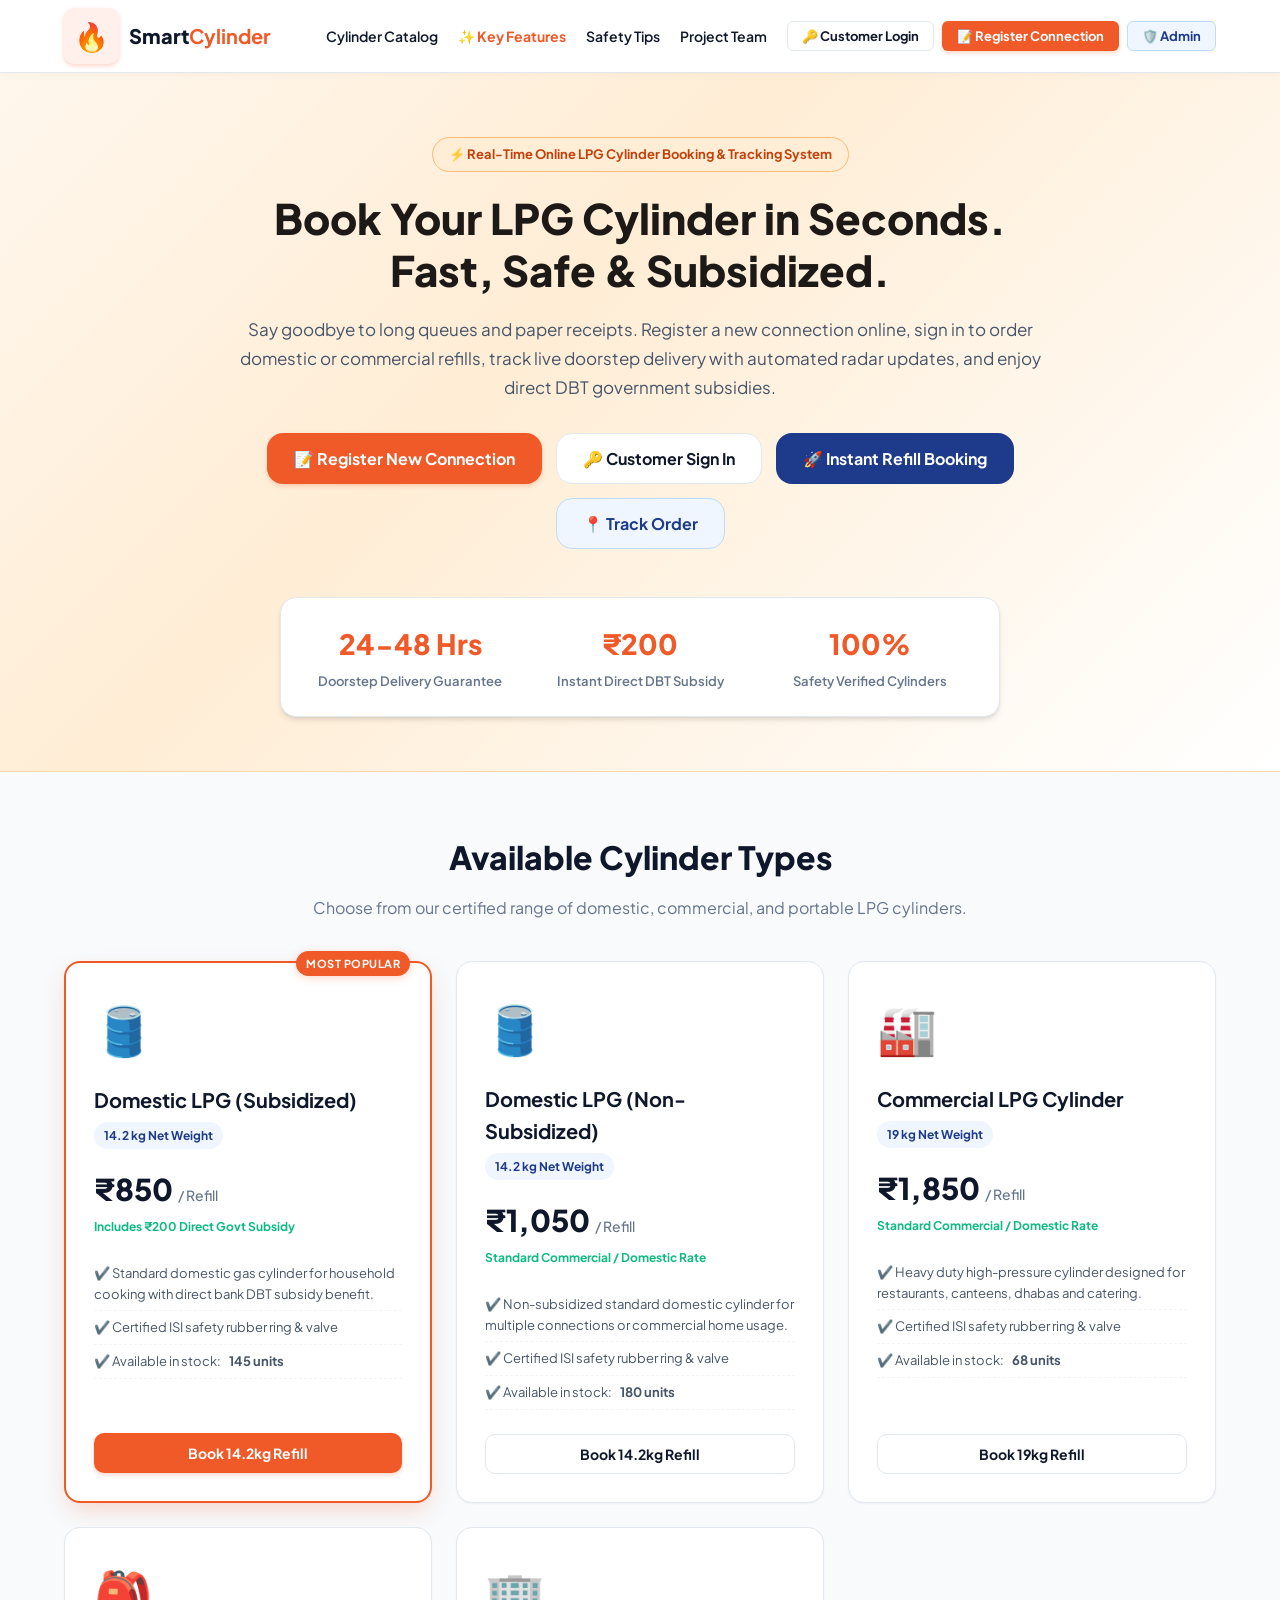
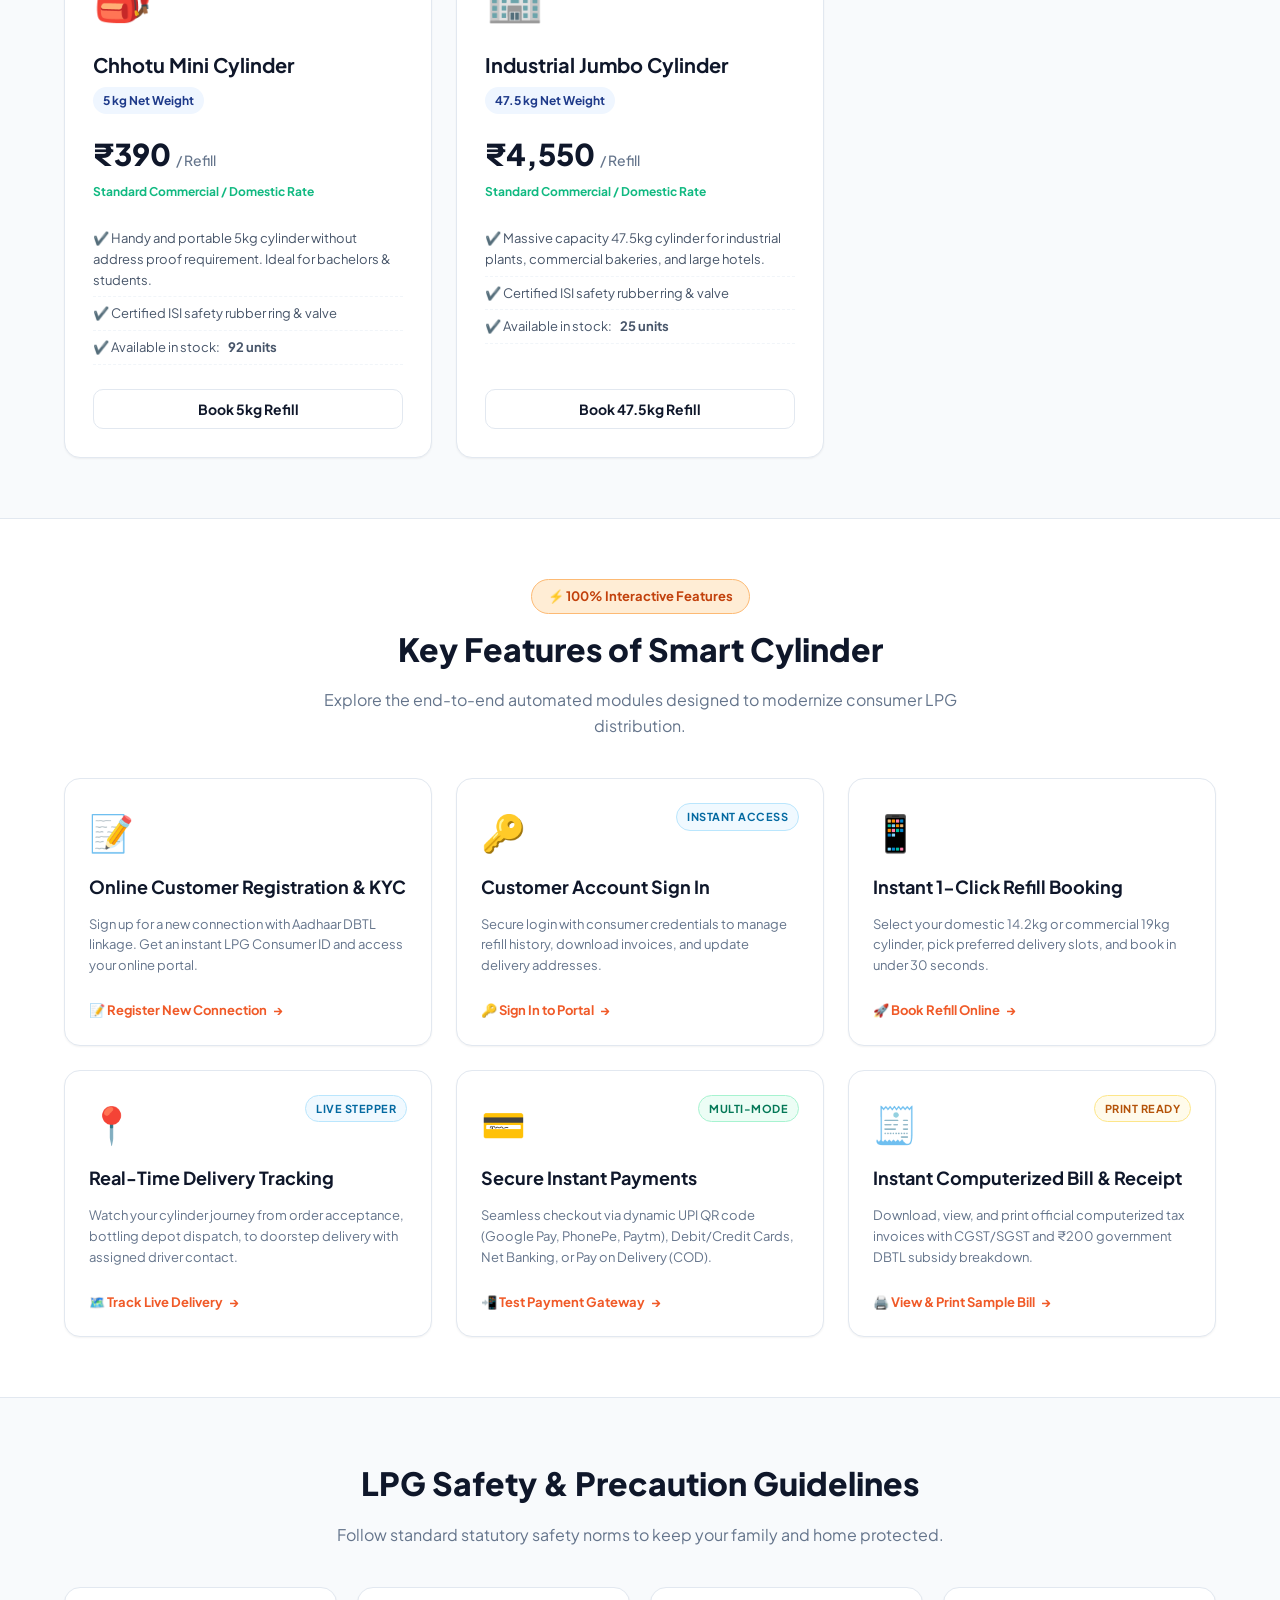
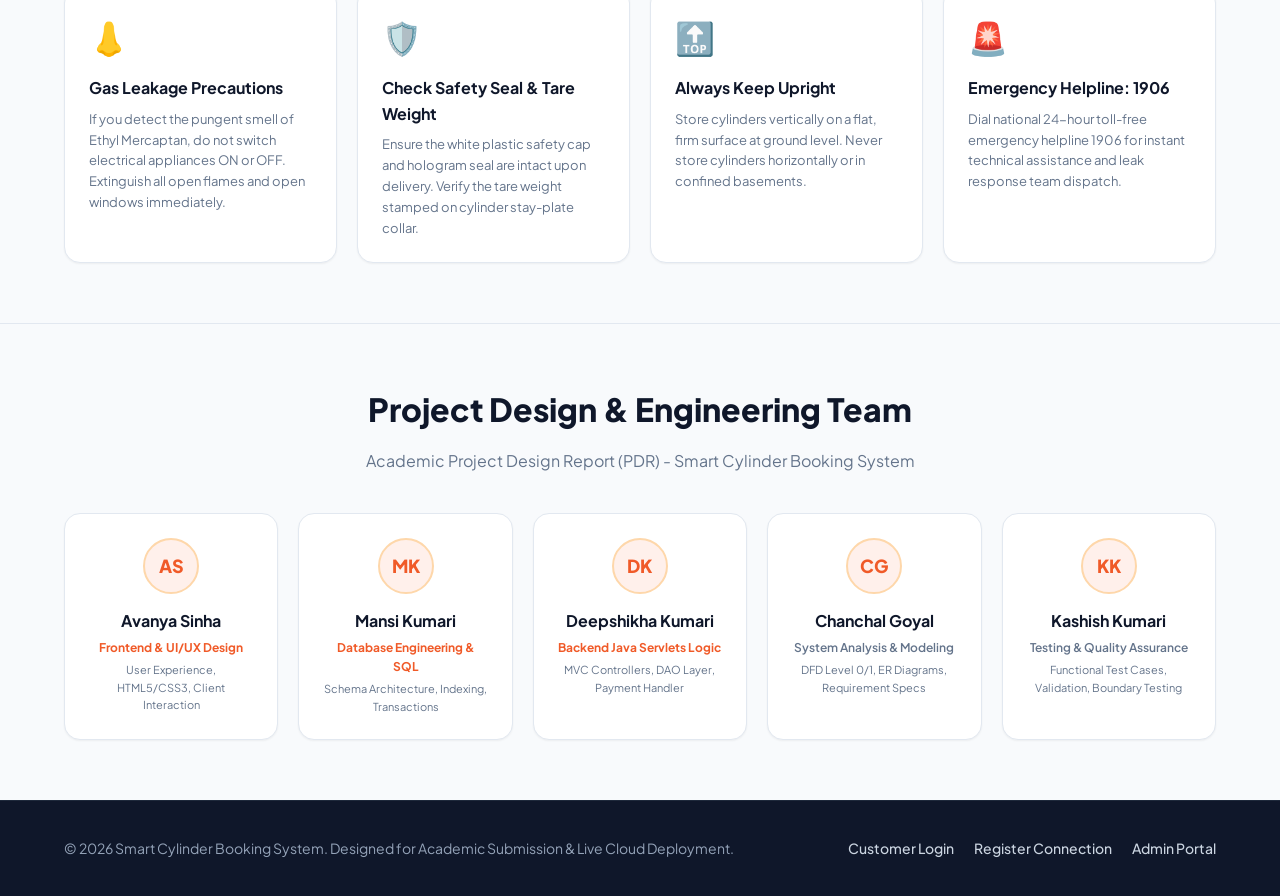
==== commit e2ee15b3: "Add files via upload" ====
--- a/index.html
+++ b/index.html
@@ -77,6 +77,26 @@
       flex-direction: column;
     }
 
+    /* Top User Bar (When Logged In) */
+    #user-session-bar {
+      display: none;
+      background: #0f172a;
+      color: #e2e8f0;
+      font-size: 13px;
+      padding: 8px 24px;
+      border-bottom: 1px solid #1e293b;
+    }
+
+    #user-session-bar .session-container {
+      max-width: 1200px;
+      margin: 0 auto;
+      display: flex;
+      justify-content: space-between;
+      align-items: center;
+      flex-wrap: wrap;
+      gap: 10px;
+    }
+
     /* Container */
     .container {
       width: 100%;
@@ -215,8 +235,8 @@
     }
 
     .btn-sm {
-      padding: 6px 12px;
-      font-size: 12px;
+      padding: 6px 14px;
+      font-size: 13px;
       border-radius: var(--radius-sm);
     }
 
@@ -267,7 +287,7 @@
     .hero-cta {
       display: flex;
       justify-content: center;
-      gap: 16px;
+      gap: 14px;
       flex-wrap: wrap;
       margin-bottom: 48px;
     }
@@ -684,6 +704,37 @@
       color: #0f172a;
     }
 
+    /* Tab Controls */
+    .tab-nav {
+      display: flex;
+      background: #f1f5f9;
+      padding: 4px;
+      border-radius: var(--radius-md);
+      margin-bottom: 20px;
+      gap: 4px;
+    }
+
+    .tab-btn {
+      flex: 1;
+      padding: 10px 14px;
+      text-align: center;
+      background: transparent;
+      border: none;
+      border-radius: var(--radius-sm);
+      font-size: 14px;
+      font-weight: 700;
+      color: var(--text-muted);
+      cursor: pointer;
+      transition: all 0.2s ease;
+      font-family: inherit;
+    }
+
+    .tab-btn.active {
+      background: #ffffff;
+      color: var(--primary);
+      box-shadow: 0 1px 3px rgba(0,0,0,0.1);
+    }
+
     /* Form Styles */
     .form-group {
       margin-bottom: 16px;
@@ -744,7 +795,7 @@
       to { transform: translateX(0); opacity: 1; }
     }
 
-    /* Order Tracking Stepper */
+    /* Stepper */
     .stepper {
       display: flex;
       flex-direction: column;
@@ -800,7 +851,7 @@
       color: var(--text-muted);
     }
 
-    /* Print styles for Invoice */
+    /* Print styles */
     @media print {
       body * {
         visibility: hidden;
@@ -826,9 +877,9 @@
       }
     }
 
-    /* Responsive adjustments */
-    @media (max-width: 768px) {
-      .nav-links {
+    /* Responsive */
+    @media (max-width: 820px) {
+      .nav-links a:not(:last-child) {
         display: none;
       }
       .hero-title {
@@ -847,6 +898,24 @@
 </head>
 <body>
 
+  <!-- Active Customer Session Bar (Appears when logged in) -->
+  <div id="user-session-bar">
+    <div class="session-container">
+      <div>
+        <span>👋 Welcome, <strong id="session-username" style="color: #38bdf8;">Rahul Sharma</strong></span>
+        <span style="margin: 0 8px; opacity: 0.4;">|</span>
+        <span>Consumer ID: <strong id="session-consumerno" style="color: #4ade80;">LPG-10029384</strong></span>
+        <span style="margin: 0 8px; opacity: 0.4;">|</span>
+        <span style="color: #fde047;">Subsidy: ₹200 Active (Bank of Baroda)</span>
+      </div>
+      <div style="display: flex; gap: 10px; align-items: center;">
+        <button onclick="openBookingModal(1)" class="btn btn-sm btn-primary" style="padding: 4px 10px; font-size: 12px;">🚀 Book Refill</button>
+        <button onclick="openTrackingModal('BK-2026-9042')" class="btn btn-sm btn-secondary-subtle" style="padding: 4px 10px; font-size: 12px;">📍 Track Refill</button>
+        <button onclick="logoutCustomer()" class="btn btn-sm btn-outline" style="padding: 4px 10px; font-size: 12px; color: #cbd5e1; border-color: #475569;">Sign Out</button>
+      </div>
+    </div>
+  </div>
+
   <!-- Navigation Bar -->
   <header class="navbar">
     <div class="nav-container">
@@ -859,10 +928,18 @@
         <a href="#features" onclick="scrollToSection(event, 'features')" style="color: var(--primary); font-weight: 700;">✨ Key Features</a>
         <a href="#safety" onclick="scrollToSection(event, 'safety')">Safety Tips</a>
         <a href="#team" onclick="scrollToSection(event, 'team')">Project Team</a>
-        <div id="auth-buttons" style="display: flex; gap: 10px; align-items: center;">
-          <button onclick="openBookingModal(1)" class="btn btn-primary btn-sm">🚀 Book Refill</button>
-          <button onclick="openTrackingModal('BK-2026-9042')" class="btn btn-secondary-subtle btn-sm">📍 Track Order</button>
-          <button onclick="openAdminModal()" class="btn btn-outline btn-sm">🛡️ Admin</button>
+        
+        <!-- PROMINENT AUTH BUTTONS -->
+        <div id="auth-buttons" style="display: flex; gap: 8px; align-items: center;">
+          <button onclick="openAuthModal('login')" class="btn btn-outline btn-sm" id="nav-login-btn">
+            🔑 Customer Login
+          </button>
+          <button onclick="openAuthModal('register')" class="btn btn-primary btn-sm" id="nav-register-btn">
+            📝 Register Connection
+          </button>
+          <button onclick="openAdminModal()" class="btn btn-secondary-subtle btn-sm">
+            🛡️ Admin
+          </button>
         </div>
       </nav>
     </div>
@@ -874,13 +951,25 @@
       <div class="hero-badge">⚡ Real-Time Online LPG Cylinder Booking & Tracking System</div>
       <h1 class="hero-title">Book Your LPG Cylinder in Seconds. Fast, Safe & Subsidized.</h1>
       <p class="hero-subtitle">
-        Say goodbye to long queues and paper receipts. Register online, order your domestic or commercial refill, track live doorstep delivery with automated radar updates, and enjoy direct DBT government subsidies.
+        Say goodbye to long queues and paper receipts. Register a new connection online, sign in to order domestic or commercial refills, track live doorstep delivery with automated radar updates, and enjoy direct DBT government subsidies.
       </p>
+      
+      <!-- HERO CALL TO ACTIONS -->
       <div class="hero-cta">
-        <button onclick="openBookingModal(1)" class="btn btn-primary btn-lg">🚀 Instant Refill Booking</button>
-        <button onclick="openTrackingModal('BK-2026-9042')" class="btn btn-secondary btn-lg">📍 Track Active Order</button>
-        <button onclick="openPaymentDemoModal()" class="btn btn-outline btn-lg">💳 Payment Gateway</button>
-      </div>
+        <button onclick="openAuthModal('register')" class="btn btn-primary btn-lg">
+          📝 Register New Connection
+        </button>
+        <button onclick="openAuthModal('login')" class="btn btn-outline btn-lg" style="background: white;">
+          🔑 Customer Sign In
+        </button>
+        <button onclick="openBookingModal(1)" class="btn btn-secondary btn-lg">
+          🚀 Instant Refill Booking
+        </button>
+        <button onclick="openTrackingModal('BK-2026-9042')" class="btn btn-secondary-subtle btn-lg">
+          📍 Track Order
+        </button>
+      </div>
+
       <div class="hero-stats">
         <div class="stat-item">
           <h3>24-48 Hrs</h3>
@@ -921,7 +1010,33 @@
       </div>
       <div class="features-grid">
         
-        <!-- Feature 1: Instant Booking -->
+        <!-- Feature 1: Customer Portal & Registration -->
+        <div class="feature-card-clickable" onclick="openAuthModal('register')" title="Click to Register New Connection">
+          <div style="display: flex; justify-content: space-between; align-items: flex-start;">
+            <span style="font-size: 36px;">📝</span>
+            <span class="badge badge-popular">New Connection</span>
+          </div>
+          <h4>Online Customer Registration & KYC</h4>
+          <p>Sign up for a new connection with Aadhaar DBTL linkage. Get an instant LPG Consumer ID and access your online portal.</p>
+          <div class="feature-action-btn">
+            <span>📝 Register New Connection</span> →
+          </div>
+        </div>
+
+        <!-- Feature 2: Customer Sign In -->
+        <div class="feature-card-clickable" onclick="openAuthModal('login')" title="Click to Sign In">
+          <div style="display: flex; justify-content: space-between; align-items: flex-start;">
+            <span style="font-size: 36px;">🔑</span>
+            <span class="badge badge-confirmed">Instant Access</span>
+          </div>
+          <h4>Customer Account Sign In</h4>
+          <p>Secure login with consumer credentials to manage refill history, download invoices, and update delivery addresses.</p>
+          <div class="feature-action-btn">
+            <span>🔑 Sign In to Portal</span> →
+          </div>
+        </div>
+
+        <!-- Feature 3: Instant Refill Booking -->
         <div class="feature-card-clickable" onclick="openBookingModal(1)" title="Click to Book a Refill">
           <div style="display: flex; justify-content: space-between; align-items: flex-start;">
             <span style="font-size: 36px;">📱</span>
@@ -934,7 +1049,7 @@
           </div>
         </div>
 
-        <!-- Feature 2: Live Tracking -->
+        <!-- Feature 4: Live Tracking -->
         <div class="feature-card-clickable" onclick="openTrackingModal('BK-2026-9042')" title="Click to View Live Radar Map">
           <div style="display: flex; justify-content: space-between; align-items: flex-start;">
             <span style="font-size: 36px;">📍</span>
@@ -947,7 +1062,7 @@
           </div>
         </div>
 
-        <!-- Feature 3: Payment Gateway -->
+        <!-- Feature 5: Multi-Mode Payment Gateway -->
         <div class="feature-card-clickable" onclick="openPaymentDemoModal()" title="Click to Test Payment Gateway">
           <div style="display: flex; justify-content: space-between; align-items: flex-start;">
             <span style="font-size: 36px;">💳</span>
@@ -960,42 +1075,16 @@
           </div>
         </div>
 
-        <!-- Feature 4: GST Invoices -->
+        <!-- Feature 6: Computerized GST Invoices -->
         <div class="feature-card-clickable" onclick="openInvoiceModal('BK-2026-9041')" title="Click to View & Print Tax Bill">
           <div style="display: flex; justify-content: space-between; align-items: flex-start;">
             <span style="font-size: 36px;">🧾</span>
             <span class="badge badge-dispatched">Print Ready</span>
           </div>
           <h4>Instant Computerized Bill & Receipt</h4>
-          <p>Download, view, and print official computerized tax invoices for accounting, subsidy tracking, and household records.</p>
+          <p>Download, view, and print official computerized tax invoices with CGST/SGST and ₹200 government DBTL subsidy breakdown.</p>
           <div class="feature-action-btn">
             <span>🖨️ View & Print Sample Bill</span> →
-          </div>
-        </div>
-
-        <!-- Feature 5: DBTL Subsidy -->
-        <div class="feature-card-clickable" onclick="openSubsidyModal()" title="Click to Check Subsidy Benefit">
-          <div style="display: flex; justify-content: space-between; align-items: flex-start;">
-            <span style="font-size: 36px;">💰</span>
-            <span class="badge badge-delivered">₹200 Off</span>
-          </div>
-          <h4>Direct Benefit Transfer (DBTL)</h4>
-          <p>Eligible households receive direct ₹200 government subsidy discount per refill automatically credited on bill generation.</p>
-          <div class="feature-action-btn">
-            <span>🏷️ Check Subsidy Rules</span> →
-          </div>
-        </div>
-
-        <!-- Feature 6: Admin Operations -->
-        <div class="feature-card-clickable" onclick="openAdminModal()" title="Click to Open Admin Portal">
-          <div style="display: flex; justify-content: space-between; align-items: flex-start;">
-            <span style="font-size: 36px;">🛡️</span>
-            <span class="badge badge-popular">Admin Panel</span>
-          </div>
-          <h4>Operations & Stock Logistics</h4>
-          <p>Comprehensive agency dashboard for live order fulfillment, driver dispatch, consumer verification, and inventory replenishment.</p>
-          <div class="feature-action-btn">
-            <span>🔐 Access Admin Portal</span> →
           </div>
         </div>
 
@@ -1082,18 +1171,142 @@
     <div class="container footer-content">
       <p>&copy; 2026 Smart Cylinder Booking System. Designed for Academic Submission & Live Cloud Deployment.</p>
       <div class="footer-links">
-        <a href="#services" onclick="scrollToSection(event, 'services')">Catalog</a>
-        <a href="#features" onclick="scrollToSection(event, 'features')">Features</a>
-        <a href="#team" onclick="scrollToSection(event, 'team')">Engineering Team</a>
+        <a href="#" onclick="openAuthModal('login'); return false;">Customer Login</a>
+        <a href="#" onclick="openAuthModal('register'); return false;">Register Connection</a>
+        <a href="#" onclick="openAdminModal(); return false;">Admin Portal</a>
       </div>
     </div>
   </footer>
 
   <!-- =========================================================================
-       INTERACTIVE MODALS
+       AUTHENTICATION MODAL (LOGIN & REGISTRATION TABBED INTERFACE)
        ========================================================================= -->
-
-  <!-- Modal 1: Instant Refill Booking -->
+  <div id="auth-modal" class="modal-overlay">
+    <div class="modal-card" style="max-width: 520px;">
+      <button class="close-modal-btn" onclick="closeModal('auth-modal')">✕</button>
+      
+      <!-- Tab Controls -->
+      <div class="tab-nav">
+        <button class="tab-btn active" id="tab-login-btn" onclick="switchAuthTab('login')">
+          🔑 Customer Sign In
+        </button>
+        <button class="tab-btn" id="tab-register-btn" onclick="switchAuthTab('register')">
+          📝 Register New Connection
+        </button>
+      </div>
+
+      <!-- TAB 1: LOGIN FORM -->
+      <div id="auth-login-pane">
+        <div style="text-align: center; margin-bottom: 20px;">
+          <h3 style="font-size: 20px; color: #0f172a;">Customer Sign In</h3>
+          <p style="font-size: 13px; color: var(--text-muted);">Access your LPG account, refill bookings, and live deliveries.</p>
+        </div>
+
+        <!-- Quick 1-Click Demo Fill -->
+        <div style="background: var(--primary-light); border: 1px dashed var(--primary); padding: 12px 16px; border-radius: var(--radius-md); margin-bottom: 20px;">
+          <div style="display: flex; justify-content: space-between; align-items: center;">
+            <div>
+              <strong style="color: var(--primary); font-size: 13px;">⚡ Quick Demo Login:</strong>
+              <div style="font-size: 12px; color: #64748b; margin-top: 2px;">
+                User: <code>rahul@gmail.com</code> | Pass: <code>user123</code>
+              </div>
+            </div>
+            <button type="button" class="btn btn-sm btn-primary" onclick="quickFillDemoLogin()">
+              Auto-Fill & Sign In
+            </button>
+          </div>
+        </div>
+
+        <form onsubmit="handleCustomerLogin(event)">
+          <div class="form-group">
+            <label>Registered Email or Consumer ID *</label>
+            <input type="text" id="login-email" class="form-control" placeholder="e.g. rahul@gmail.com or LPG-10029384" required>
+          </div>
+
+          <div class="form-group">
+            <label>Account Password *</label>
+            <input type="password" id="login-password" class="form-control" placeholder="••••••••" required>
+          </div>
+
+          <button type="submit" class="btn btn-primary btn-block btn-lg" style="margin-top: 10px;">
+            Sign In to My Account →
+          </button>
+        </form>
+
+        <div style="text-align: center; margin-top: 20px; font-size: 13px; color: var(--text-muted);">
+          Don't have an LPG connection? 
+          <a href="#" onclick="switchAuthTab('register'); return false;" style="font-weight: 700; color: var(--primary);">Register New Connection</a>
+        </div>
+      </div>
+
+      <!-- TAB 2: REGISTER FORM -->
+      <div id="auth-register-pane" style="display: none;">
+        <div style="text-align: center; margin-bottom: 20px;">
+          <h3 style="font-size: 20px; color: #0f172a;">Register New Connection</h3>
+          <p style="font-size: 13px; color: var(--text-muted);">Apply for a fresh domestic or commercial LPG gas connection with instant DBT subsidy link.</p>
+        </div>
+
+        <form onsubmit="handleCustomerRegister(event)">
+          <div class="form-group">
+            <label>Full Name *</label>
+            <input type="text" id="reg-name" class="form-control" placeholder="e.g. Rahul Sharma" required>
+          </div>
+
+          <div style="display: grid; grid-template-columns: 1fr 1fr; gap: 12px;">
+            <div class="form-group">
+              <label>Mobile Number *</label>
+              <input type="tel" id="reg-phone" class="form-control" placeholder="9876543210" required>
+            </div>
+            <div class="form-group">
+              <label>Email Address *</label>
+              <input type="email" id="reg-email" class="form-control" placeholder="name@example.com" required>
+            </div>
+          </div>
+
+          <div class="form-group">
+            <label>Aadhaar / Ration Card No. (For DBTL Subsidy) *</label>
+            <input type="text" id="reg-aadhaar" class="form-control" placeholder="XXXX-XXXX-XXXX" required>
+          </div>
+
+          <div class="form-group">
+            <label>Delivery Address & Landmark *</label>
+            <input type="text" id="reg-address" class="form-control" placeholder="House #, Street, Locality, City, Pincode" required>
+          </div>
+
+          <div class="form-group">
+            <label>Select Preferred Cylinder Type *</label>
+            <select id="reg-cylinder" class="form-control">
+              <option value="1">Domestic LPG 14.2kg (Subsidized - ₹850)</option>
+              <option value="2">Domestic LPG 14.2kg (Non-Subsidized - ₹1,050)</option>
+              <option value="3">Commercial LPG 19.0kg (₹1,850)</option>
+              <option value="4">Chhotu Mini Cylinder 5.0kg (₹390)</option>
+            </select>
+          </div>
+
+          <div class="form-group">
+            <label>Create Account Password *</label>
+            <input type="password" id="reg-password" class="form-control" placeholder="Create a secure password" required>
+          </div>
+
+          <button type="submit" class="btn btn-primary btn-block btn-lg" style="margin-top: 10px;">
+            Submit & Generate Consumer ID →
+          </button>
+        </form>
+
+        <div style="text-align: center; margin-top: 20px; font-size: 13px; color: var(--text-muted);">
+          Already have an account? 
+          <a href="#" onclick="switchAuthTab('login'); return false;" style="font-weight: 700; color: var(--primary);">Sign In here</a>
+        </div>
+      </div>
+
+    </div>
+  </div>
+
+  <!-- =========================================================================
+       BOOKING, TRACKING, PAYMENT, INVOICE & ADMIN MODALS
+       ========================================================================= -->
+
+  <!-- Modal: Instant Refill Booking -->
   <div id="booking-modal" class="modal-overlay">
     <div class="modal-card">
       <button class="close-modal-btn" onclick="closeModal('booking-modal')">✕</button>
@@ -1155,7 +1368,7 @@
     </div>
   </div>
 
-  <!-- Modal 2: Live Order Radar Tracking -->
+  <!-- Modal: Live Order Radar Tracking -->
   <div id="tracking-modal" class="modal-overlay">
     <div class="modal-card">
       <button class="close-modal-btn" onclick="closeModal('tracking-modal')">✕</button>
@@ -1202,9 +1415,6 @@
             <p>Tare weight stamped 14.2kg verified with leak test pass.</p>
           </div>
         </div>
-        <div class="step-item completed">
-          <div class="step-info" style="margin-left: 50px;"></div>
-        </div>
         <div class="step-item active">
           <div class="step-icon">🚚</div>
           <div class="step-info">
@@ -1228,7 +1438,7 @@
     </div>
   </div>
 
-  <!-- Modal 3: Payment Gateway Demo -->
+  <!-- Modal: Payment Gateway Demo -->
   <div id="payment-modal" class="modal-overlay">
     <div class="modal-card" style="max-width: 500px;">
       <button class="close-modal-btn" onclick="closeModal('payment-modal')">✕</button>
@@ -1290,7 +1500,7 @@
     </div>
   </div>
 
-  <!-- Modal 4: Computerized GST Invoice -->
+  <!-- Modal: Computerized GST Invoice -->
   <div id="invoice-modal" class="modal-overlay">
     <div class="modal-card" style="max-width: 600px;">
       <button class="close-modal-btn no-print" onclick="closeModal('invoice-modal')">✕</button>
@@ -1382,35 +1592,7 @@
     </div>
   </div>
 
-  <!-- Modal 5: DBTL Subsidy Rules -->
-  <div id="subsidy-modal" class="modal-overlay">
-    <div class="modal-card" style="max-width: 520px;">
-      <button class="close-modal-btn" onclick="closeModal('subsidy-modal')">✕</button>
-      <div style="display: flex; align-items: center; gap: 10px; margin-bottom: 16px;">
-        <span style="font-size: 26px;">💰</span>
-        <h3 style="font-size: 18px;">Direct Benefit Transfer (DBTL) Subsidy</h3>
-      </div>
-      <div style="background: var(--success-light); border: 1px solid #a7f3d0; padding: 14px; border-radius: var(--radius-md); margin-bottom: 16px;">
-        <strong style="color: #065f46; font-size: 14px;">Instant ₹200 Subsidy Discount Per Refill!</strong>
-        <p style="font-size: 13px; color: #047857; margin-top: 4px;">
-          Under the PAHAL (DBTL) government scheme, eligible domestic consumers receive ₹200 direct subsidy deduction on 14.2kg refills.
-        </p>
-      </div>
-      <h4 style="font-size: 14px; margin-bottom: 8px;">Key Subsidy Guidelines:</h4>
-      <ul style="font-size: 13px; color: var(--text-muted); margin-left: 20px; margin-bottom: 20px; line-height: 1.8;">
-        <li>Aadhaar card must be mapped with bank account and active LPG Consumer ID.</li>
-        <li>Applicable on up to 12 refills per domestic household per financial year.</li>
-        <li>Non-subsidized commercial cylinders (19kg & 47.5kg) do not qualify.</li>
-        <li>Instant computerized receipts display gross price, tax components, and DBTL relief.</li>
-      </ul>
-      <div style="display: flex; justify-content: flex-end; gap: 10px;">
-        <button class="btn btn-outline" onclick="closeModal('subsidy-modal')">Close</button>
-        <button class="btn btn-primary" onclick="closeModal('subsidy-modal'); openBookingModal(1);">Book Subsidized Refill →</button>
-      </div>
-    </div>
-  </div>
-
-  <!-- Modal 6: Admin Operations Control Panel -->
+  <!-- Modal: Admin Operations Control Panel -->
   <div id="admin-modal" class="modal-overlay">
     <div class="modal-card" style="max-width: 650px;">
       <button class="close-modal-btn" onclick="closeModal('admin-modal')">✕</button>
@@ -1536,6 +1718,8 @@
       }
     ];
 
+    let currentUser = null;
+
     let liveOrders = [
       { ref: 'BK-2026-9042', consumer: 'Rahul Sharma', cyl: '14.2kg Subsidized', status: 'OUT_FOR_DELIVERY', amount: 850 },
       { ref: 'BK-2026-9041', consumer: 'Rahul Sharma', cyl: '14.2kg Subsidized', status: 'DELIVERED', amount: 850 },
@@ -1584,7 +1768,133 @@
       }, 3500);
     }
 
-    // Render Cylinder Catalog Cards
+    // ==========================================
+    // AUTH MODAL LOGIC (LOGIN & REGISTER)
+    // ==========================================
+    function openAuthModal(tab = 'login') {
+      switchAuthTab(tab);
+      openModal('auth-modal');
+    }
+
+    function switchAuthTab(tab) {
+      const loginPane = document.getElementById('auth-login-pane');
+      const regPane = document.getElementById('auth-register-pane');
+      const loginBtn = document.getElementById('tab-login-btn');
+      const regBtn = document.getElementById('tab-register-btn');
+
+      if (tab === 'login') {
+        loginPane.style.display = 'block';
+        regPane.style.display = 'none';
+        loginBtn.classList.add('active');
+        regBtn.classList.remove('active');
+      } else {
+        loginPane.style.display = 'none';
+        regPane.style.display = 'block';
+        loginBtn.classList.remove('active');
+        regBtn.classList.add('active');
+      }
+    }
+
+    function quickFillDemoLogin() {
+      document.getElementById('login-email').value = 'rahul@gmail.com';
+      document.getElementById('login-password').value = 'user123';
+      handleCustomerLogin(new Event('submit'));
+    }
+
+    function handleCustomerLogin(e) {
+      if (e) e.preventDefault();
+      const email = document.getElementById('login-email').value || 'rahul@gmail.com';
+
+      currentUser = {
+        name: 'Rahul Sharma',
+        consumerNo: 'LPG-10029384',
+        email: email,
+        phone: '9876543210',
+        address: 'House #42, Sector 14, Near City Park',
+        subsidyStatus: 'Active (₹200 per refill)'
+      };
+
+      try {
+        localStorage.setItem('sc_current_user', JSON.stringify(currentUser));
+      } catch (err) {}
+
+      closeModal('auth-modal');
+      updateUserUI();
+      showToast(`Welcome back, ${currentUser.name}! Signed in successfully.`);
+    }
+
+    function handleCustomerRegister(e) {
+      e.preventDefault();
+      const name = document.getElementById('reg-name').value;
+      const email = document.getElementById('reg-email').value;
+      const phone = document.getElementById('reg-phone').value;
+      const address = document.getElementById('reg-address').value;
+      const newConsumerNo = 'LPG-' + Math.floor(10000000 + Math.random() * 90000000);
+
+      currentUser = {
+        name: name,
+        consumerNo: newConsumerNo,
+        email: email,
+        phone: phone,
+        address: address,
+        subsidyStatus: 'Active (Aadhaar Verified)'
+      };
+
+      try {
+        localStorage.setItem('sc_current_user', JSON.stringify(currentUser));
+      } catch (err) {}
+
+      closeModal('auth-modal');
+      updateUserUI();
+      showToast(`Connection Registered! Your Consumer ID is ${newConsumerNo}`, '🎉');
+
+      setTimeout(() => {
+        openBookingModal(1);
+      }, 900);
+    }
+
+    function logoutCustomer() {
+      currentUser = null;
+      try {
+        localStorage.removeItem('sc_current_user');
+      } catch (err) {}
+      updateUserUI();
+      showToast('You have been signed out.');
+    }
+
+    function updateUserUI() {
+      const sessionBar = document.getElementById('user-session-bar');
+      const authButtons = document.getElementById('auth-buttons');
+
+      if (currentUser) {
+        sessionBar.style.display = 'block';
+        document.getElementById('session-username').innerText = currentUser.name;
+        document.getElementById('session-consumerno').innerText = currentUser.consumerNo;
+
+        authButtons.innerHTML = `
+          <button onclick="openBookingModal(1)" class="btn btn-primary btn-sm">🚀 Book Refill</button>
+          <button onclick="openTrackingModal('BK-2026-9042')" class="btn btn-secondary-subtle btn-sm">📍 Track Order</button>
+          <button onclick="logoutCustomer()" class="btn btn-outline btn-sm">Sign Out</button>
+        `;
+      } else {
+        sessionBar.style.display = 'none';
+        authButtons.innerHTML = `
+          <button onclick="openAuthModal('login')" class="btn btn-outline btn-sm" id="nav-login-btn">
+            🔑 Customer Login
+          </button>
+          <button onclick="openAuthModal('register')" class="btn btn-primary btn-sm" id="nav-register-btn">
+            📝 Register Connection
+          </button>
+          <button onclick="openAdminModal()" class="btn btn-secondary-subtle btn-sm">
+            🛡️ Admin
+          </button>
+        `;
+      }
+    }
+
+    // ==========================================
+    // CATALOG & BOOKING ENGINE
+    // ==========================================
     function renderCylinderCatalog() {
       const container = document.getElementById('cylinder-catalog-grid');
       const select = document.getElementById('modal-cylinder-select');
@@ -1617,10 +1927,13 @@
       }
     }
 
-    // Booking Modal
     function openBookingModal(cylId = 1) {
       const select = document.getElementById('modal-cylinder-select');
       if (select) select.value = cylId;
+      if (currentUser) {
+        document.getElementById('modal-consumer-no').value = currentUser.consumerNo;
+        document.getElementById('modal-address').value = currentUser.address;
+      }
       updateBookingPrice();
       openModal('booking-modal');
     }
@@ -1648,7 +1961,7 @@
       // Add to live orders
       liveOrders.unshift({
         ref: ref,
-        consumer: 'Rahul Sharma (' + consumerNo + ')',
+        consumer: (currentUser ? currentUser.name : 'Rahul Sharma') + ' (' + consumerNo + ')',
         cyl: cyl.weight + 'kg ' + cyl.type.split(' ')[0],
         status: 'CONFIRMED',
         amount: cyl.price
@@ -1662,7 +1975,9 @@
       }, 700);
     }
 
-    // Tracking Modal
+    // ==========================================
+    // TRACKING, PAYMENT, INVOICE & ADMIN MODALS
+    // ==========================================
     function openTrackingModal(ref = 'BK-2026-9042') {
       const order = liveOrders.find(o => o.ref === ref) || liveOrders[0];
       document.getElementById('track-order-ref').innerText = order.ref;
@@ -1674,7 +1989,6 @@
       openModal('tracking-modal');
     }
 
-    // Payment Modal
     function openPaymentDemoModal() {
       openModal('payment-modal');
     }
@@ -1687,7 +2001,6 @@
       }, 600);
     }
 
-    // Invoice Modal
     function openInvoiceModal(ref = 'BK-2026-9041') {
       document.getElementById('inv-bill-no').innerText = 'INV-' + ref.replace('BK-', '');
       document.getElementById('inv-date').innerText = new Date().toLocaleDateString('en-IN', {
@@ -1696,12 +2009,6 @@
       openModal('invoice-modal');
     }
 
-    // Subsidy Modal
-    function openSubsidyModal() {
-      openModal('subsidy-modal');
-    }
-
-    // Admin Operations Modal
     function openAdminModal() {
       renderAdminOrders();
       openModal('admin-modal');
@@ -1750,14 +2057,13 @@
       showToast('Inventory replenished: +20 units added to each cylinder type!');
     }
 
-    // Close modal when clicking on backdrop
+    // Modal listeners
     window.addEventListener('click', (e) => {
       if (e.target.classList.contains('modal-overlay')) {
         e.target.classList.remove('active');
       }
     });
 
-    // Close on Escape key
     window.addEventListener('keydown', (e) => {
       if (e.key === 'Escape') {
         document.querySelectorAll('.modal-overlay.active').forEach(m => m.classList.remove('active'));
@@ -1766,6 +2072,11 @@
 
     // Initialize application on load
     window.addEventListener('DOMContentLoaded', () => {
+      try {
+        const stored = localStorage.getItem('sc_current_user');
+        if (stored) currentUser = JSON.parse(stored);
+      } catch (e) {}
+      updateUserUI();
       renderCylinderCatalog();
     });
   </script>
